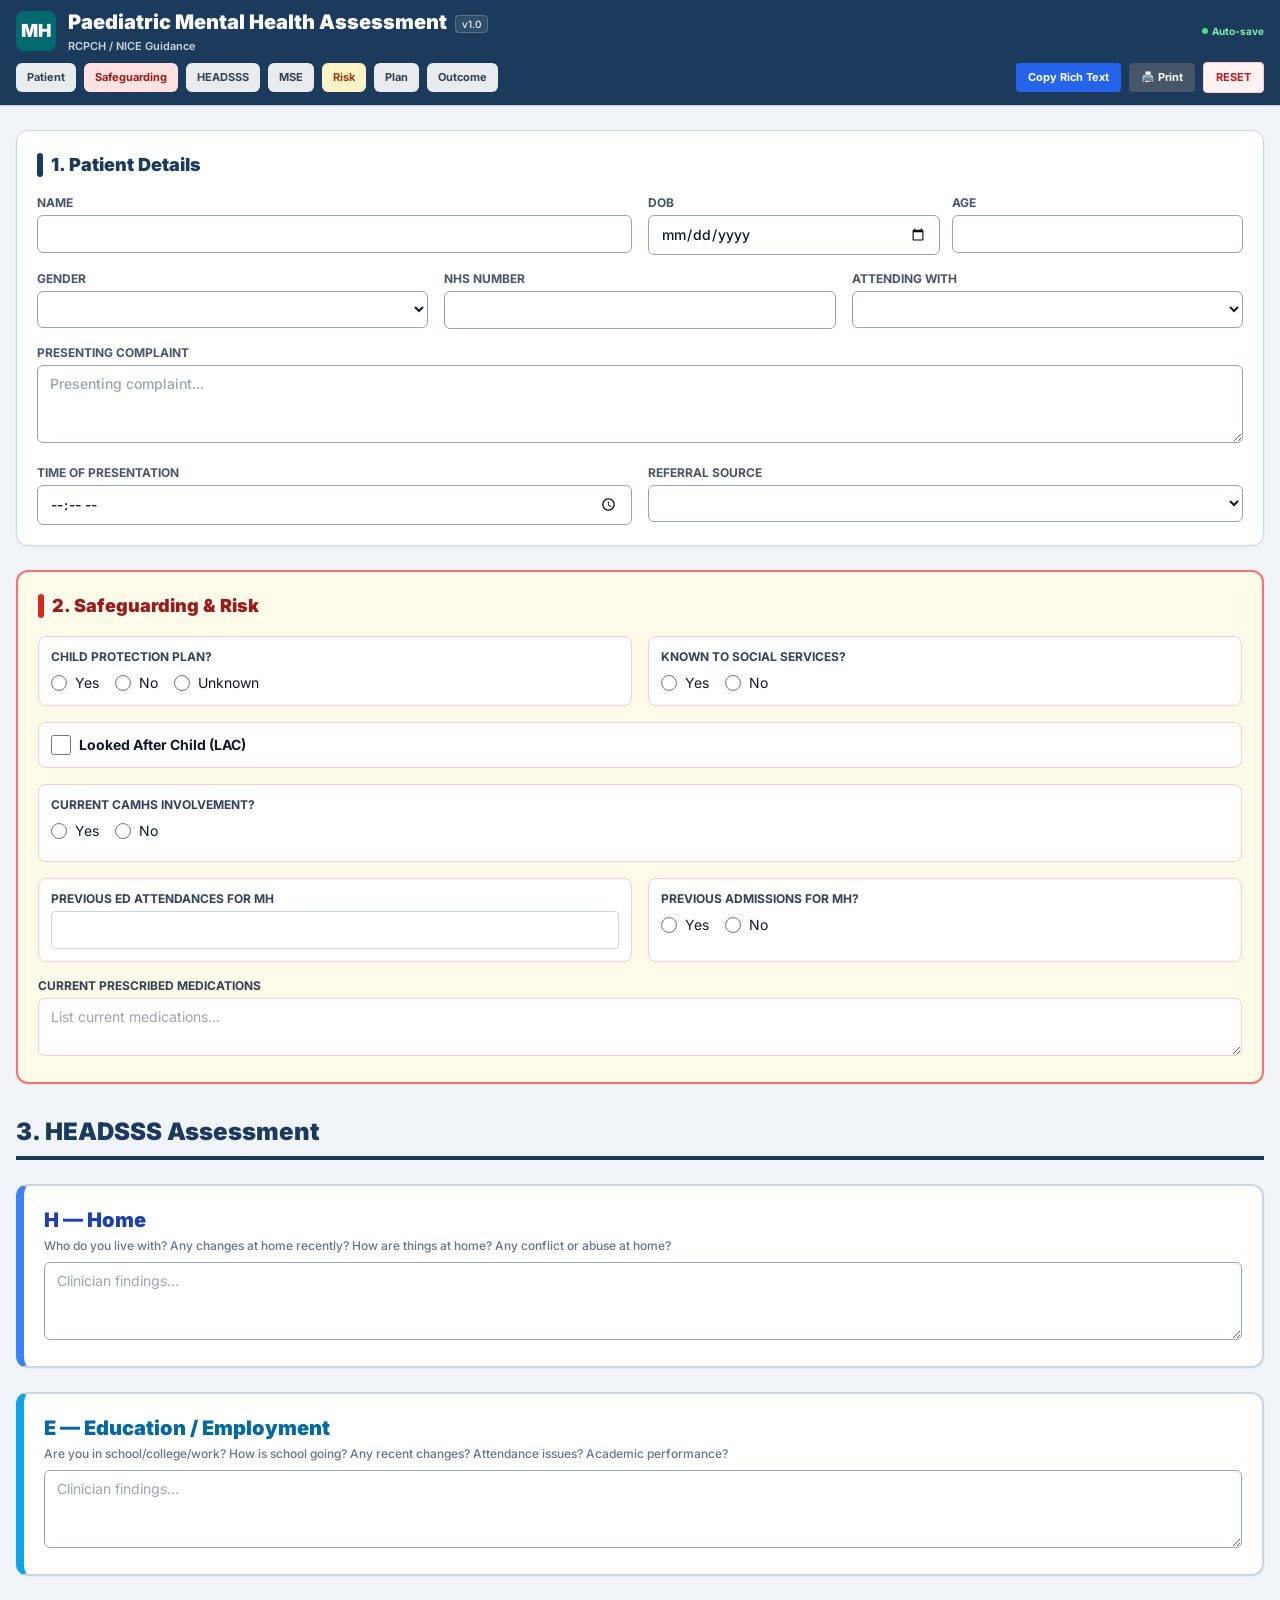
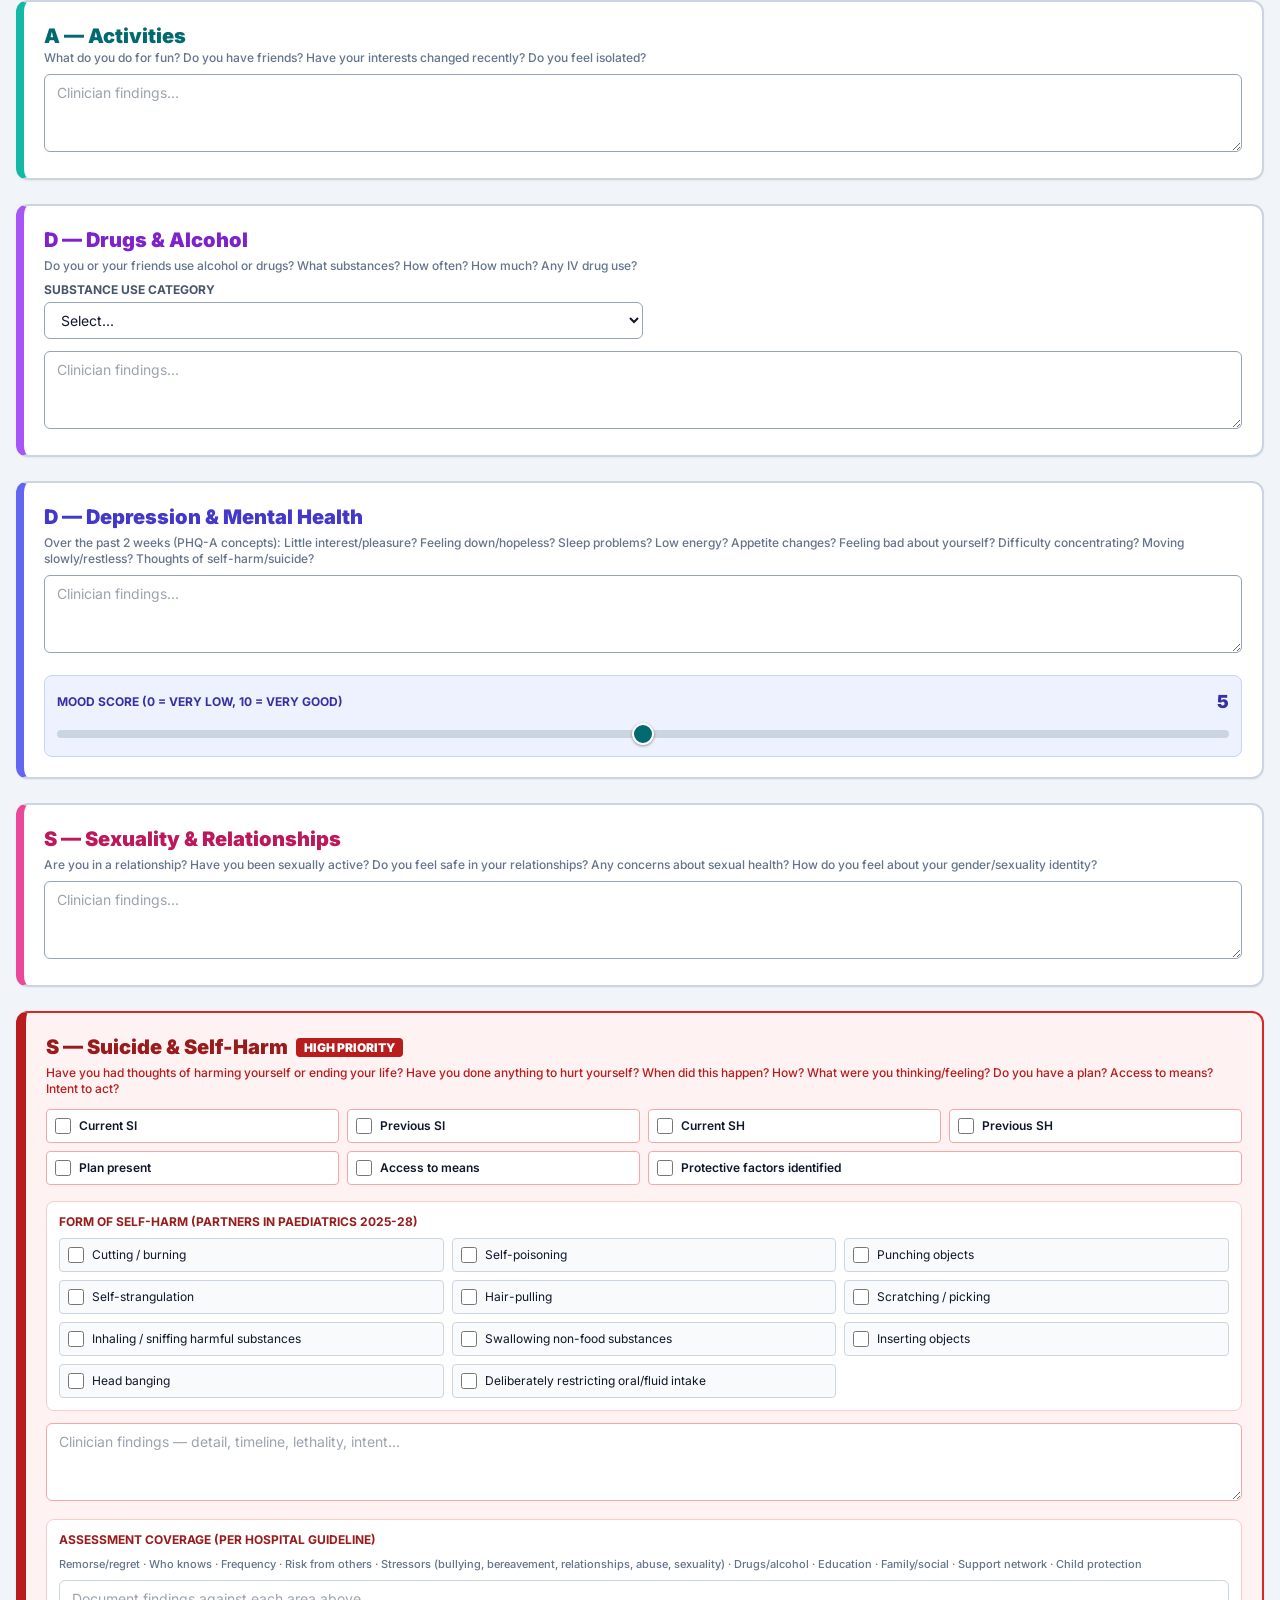
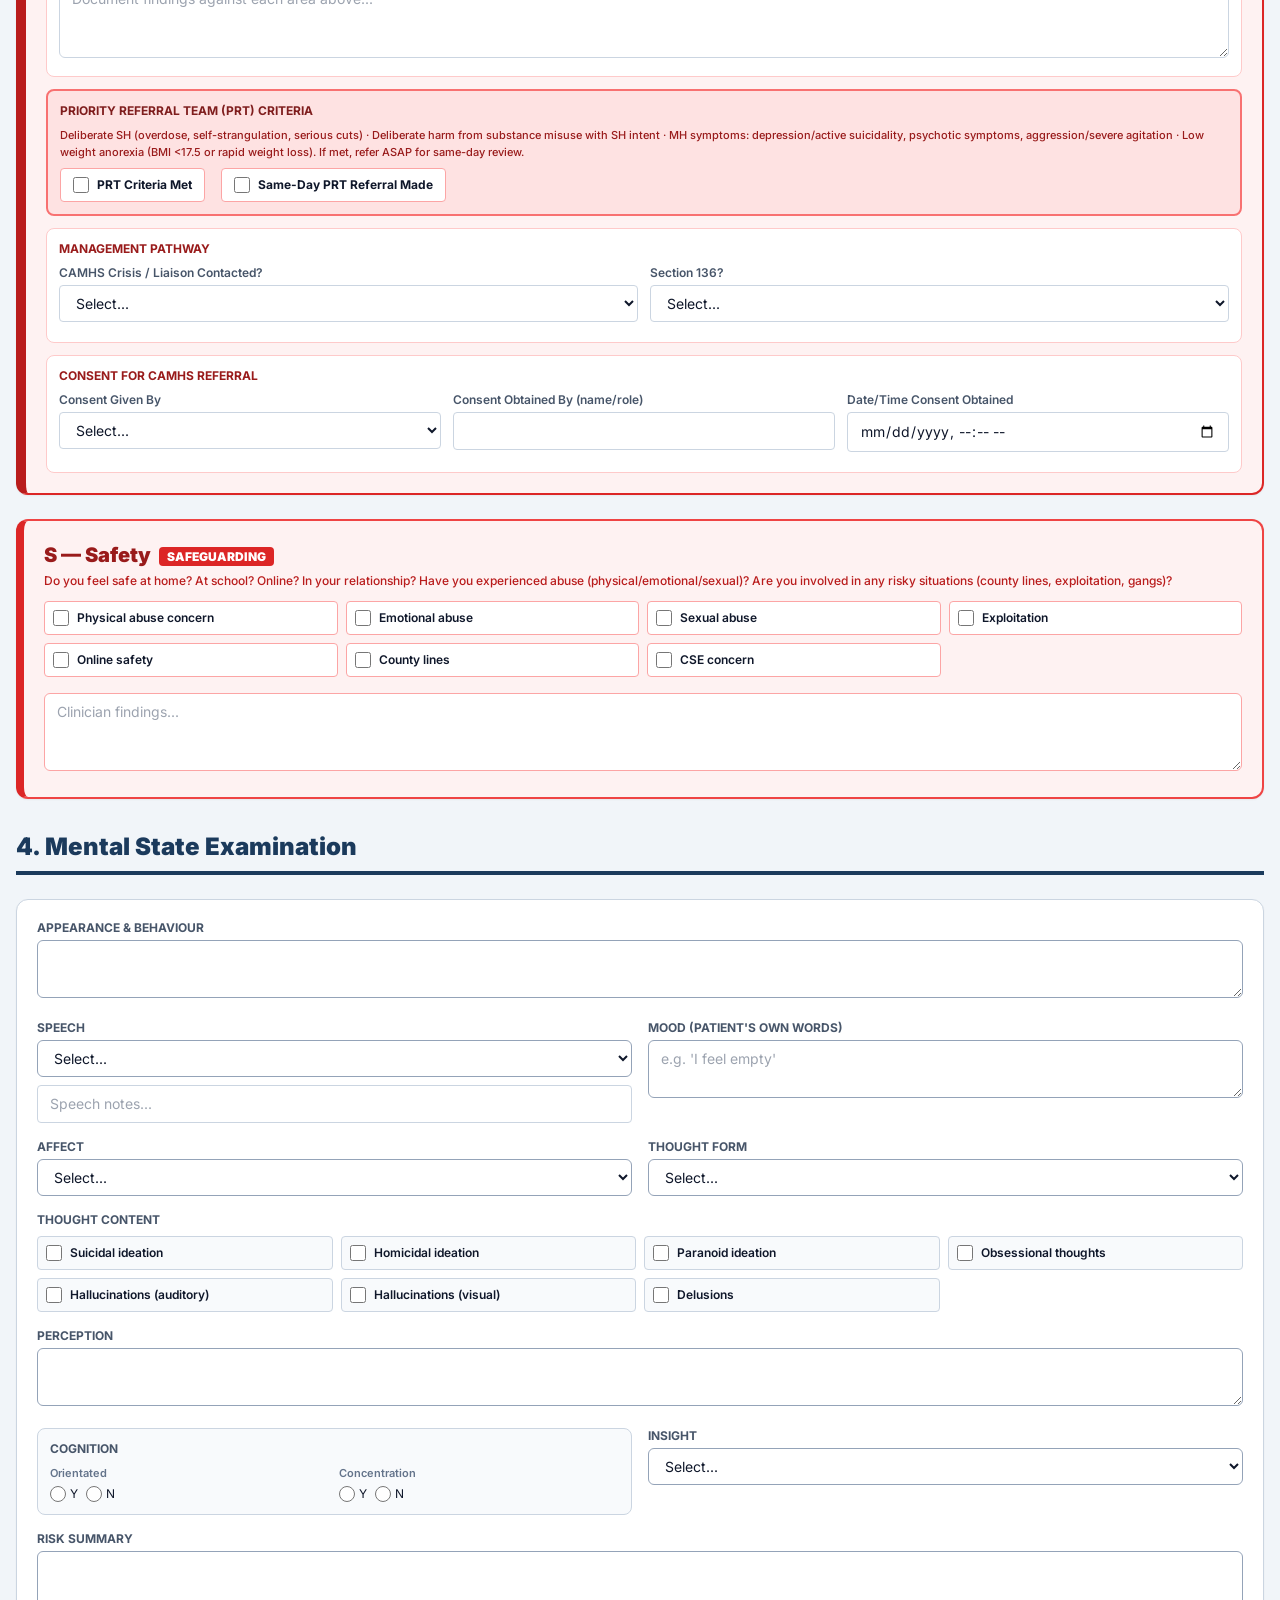
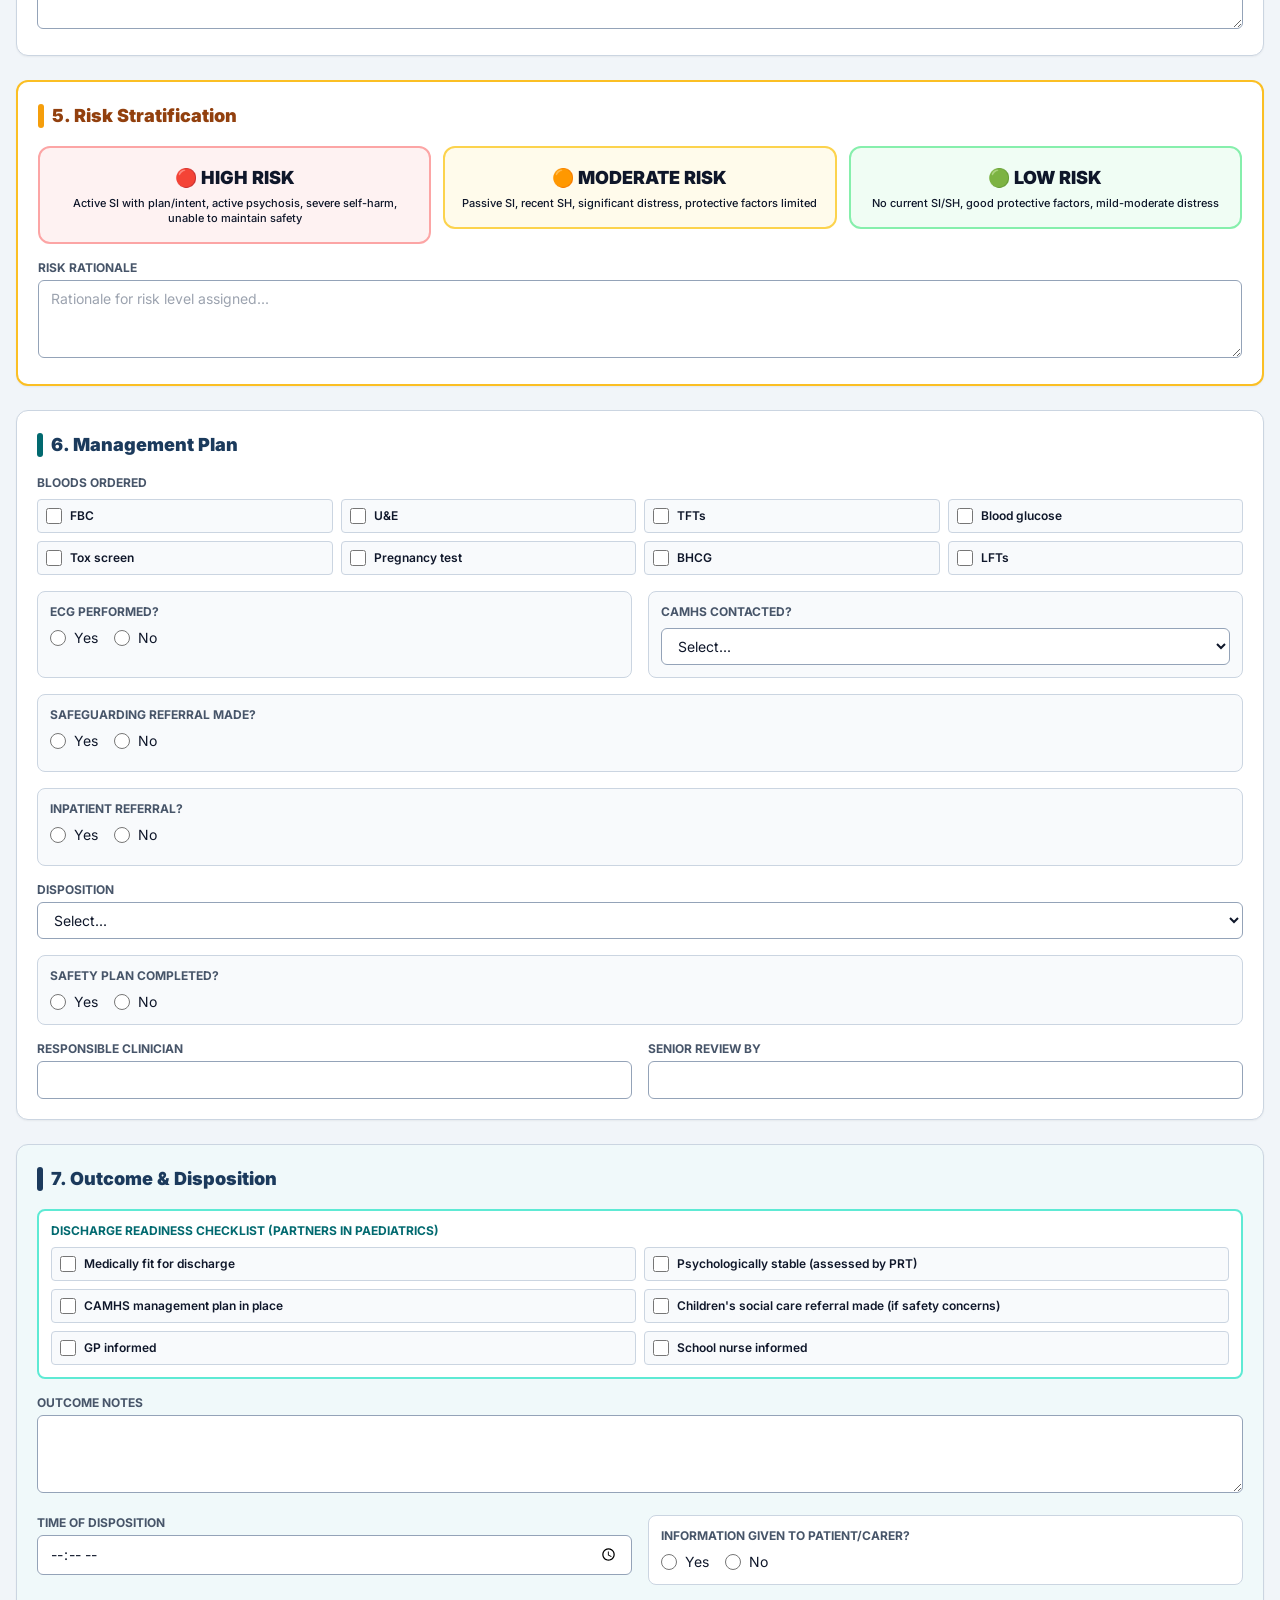
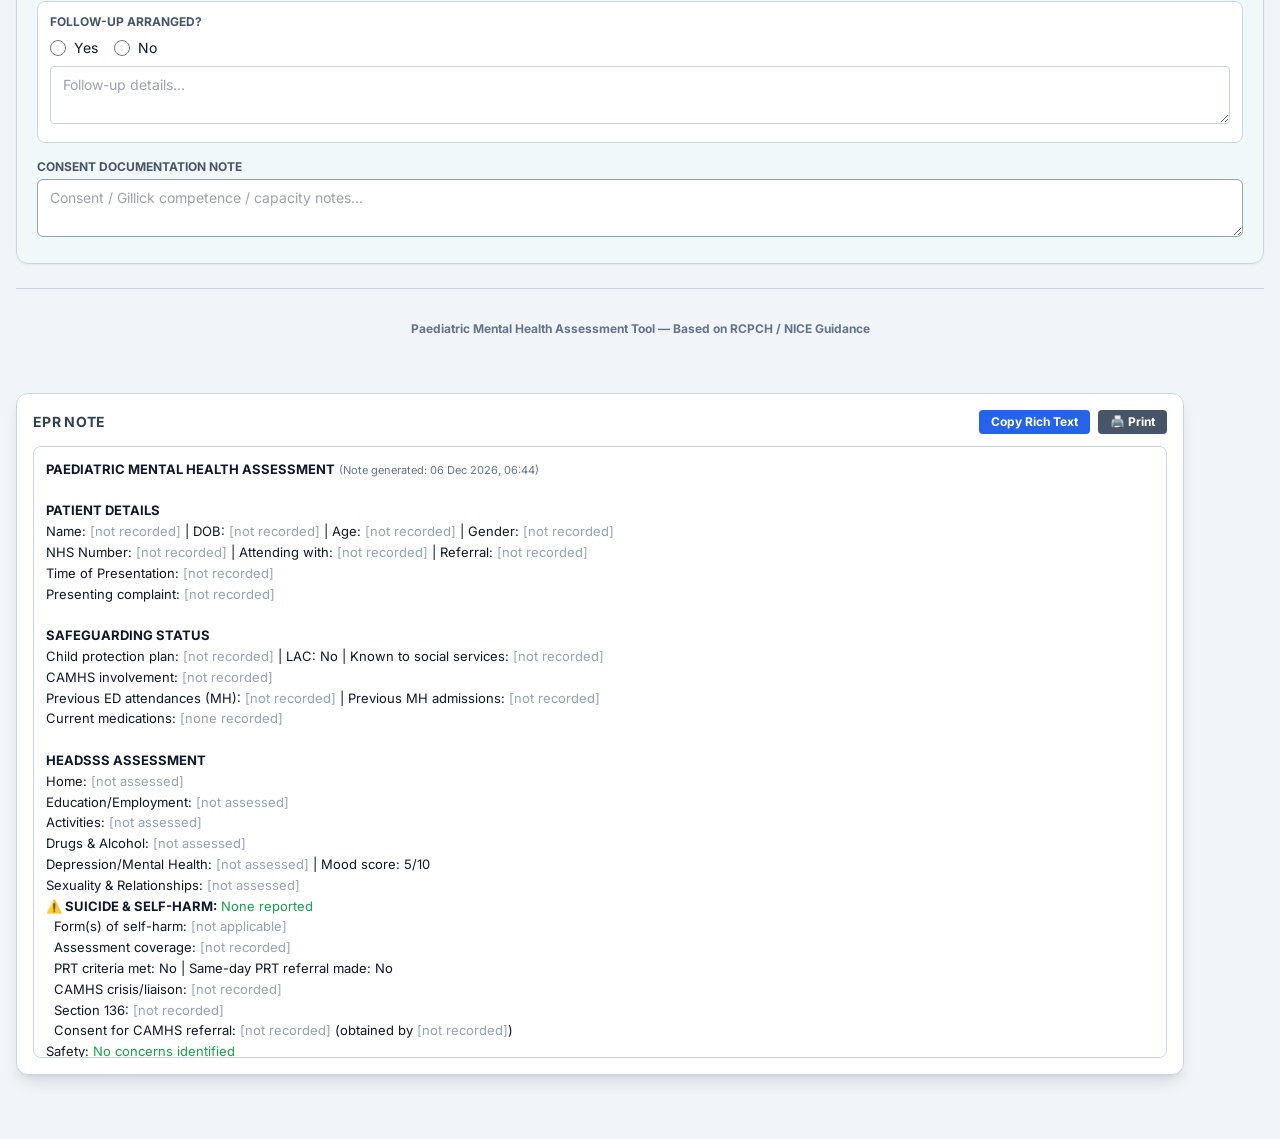
==== paed-mh-standalone.html @ 4f1b719e "feat: add self-contained standalone file for SharePoint (pre-populated EPR note template)" ====
<!DOCTYPE html>
<html lang="en-GB">
<head>
    <meta charset="UTF-8">
    <meta name="viewport" content="width=device-width, initial-scale=1.0">
    <title>Paediatric Mental Health Assessment Tool</title>
    
    
    <style>
        * { font-family: 'Inter', sans-serif; }

        .nav-link {
            font-size: 11px;
            font-weight: 700;
            padding: 5px 10px;
            border-radius: 6px;
            border: 1px solid transparent;
            white-space: nowrap;
            transition: all .15s;
            color: #334155;
        }
        .nav-link:hover { background:#e2e8f0; }

        .std-btn, .ph-btn, .drug-btn, .disp-btn, .access-btn {
            background:#fff; border-color:#cbd5e1; color:#334155;
            transition: all .12s;
        }
        .std-btn.active, .ph-btn.active, .drug-btn.active, .disp-btn.active, .access-btn.active {
            background:#01696F; border-color:#01696F; color:#fff;
        }

        .time-btn {
            font-size: 11px; font-weight: 700; padding: 6px 10px; border-radius: 6px;
            border: 1px solid #cbd5e1; background: #f1f5f9; color: #334155; margin-left: 4px;
        }
        .time-btn.recorded { background:#01696F; color:#fff; border-color:#01696F; }

        .rich-output {
            font-size: 13px;
            line-height: 1.6;
            min-height: 12rem;
            max-height: 68vh;
            overflow-y: auto;
            padding: 12px;
            border: 1px solid #cbd5e1;
            border-radius: 8px;
            background: #fff;
        }
        .rich-output:focus { outline: none; }

        .toggle-radio { position:absolute; opacity:0; pointer-events:none; }

        .risk-radio-card { transition: all .15s; }
        .risk-radio-card input:checked + div { box-shadow: 0 0 0 3px rgba(0,0,0,0.08) inset; transform: scale(1.02); }

        input[type="range"].mood-slider { -webkit-appearance:none; height:8px; border-radius:5px; background:#cbd5e1; }
        input[type="range"].mood-slider::-webkit-slider-thumb { -webkit-appearance:none; width:22px; height:22px; border-radius:50%; background:#01696F; cursor:pointer; border:2px solid #fff; box-shadow:0 1px 3px rgba(0,0,0,.4); }

        @media print {
            nav, header .flex.gap-2, #rightPanel, .no-print { display: none !important; }
            body { background: #fff !important; }
            .print-note { display: block !important; }
        }
        .print-note { display: none; }
    </style>
<style>
/* ── SharePoint-safe two-column layout ───────────────────── */
.app-grid {
    display: grid;
    grid-template-columns: 1fr 320px;
    gap: 1.25rem;
    align-items: start;
}
.app-main-col {
    min-width: 0;
}
.app-epr-col {
    position: sticky;
    top: 72px;
    max-height: calc(100vh - 82px);
    overflow-y: auto;
}
@media print {
    .app-epr-col { display: none !important; }
    .app-grid { display: block !important; }
}
</style>
<style>
/* ── SharePoint-safe two-column layout ───────────────────── */
.app-grid {
    display: grid;
    grid-template-columns: 1fr 320px;
    gap: 1.25rem;
    align-items: start;
}
.app-main-col {
    min-width: 0;
}
.app-epr-col {
    position: sticky;
    top: 72px;
    max-height: calc(100vh - 82px);
    overflow-y: auto;
}
@media print {
    .app-epr-col { display: none !important; }
    .app-grid { display: block !important; }
}
</style>
<style>
@font-face{font-family:'Inter';font-weight:400 900;font-display:swap;src:url('[data-uri]') format('woff2');unicode-range:U+0100-02BA,U+1D00-1DBF,U+1E00-1E9F,U+2020,U+20A0-20AB,U+20AD-20C0,U+2113,U+2C60-2C7F,U+A720-A7FF;}
@font-face{font-family:'Inter';font-weight:400 900;font-display:swap;src:url('[data-uri]') format('woff2');unicode-range:U+0000-00FF,U+0131,U+0152-0153,U+02BB-02BC,U+02C6,U+02DA,U+02DC,U+2000-206F,U+20AC,U+2122,U+2191,U+2193,U+2212,U+2215,U+FEFF,U+FFFD;}
*,:after,:before{--tw-border-spacing-x:0;--tw-border-spacing-y:0;--tw-translate-x:0;--tw-translate-y:0;--tw-rotate:0;--tw-skew-x:0;--tw-skew-y:0;--tw-scale-x:1;--tw-scale-y:1;--tw-pan-x: ;--tw-pan-y: ;--tw-pinch-zoom: ;--tw-scroll-snap-strictness:proximity;--tw-gradient-from-position: ;--tw-gradient-via-position: ;--tw-gradient-to-position: ;--tw-ordinal: ;--tw-slashed-zero: ;--tw-numeric-figure: ;--tw-numeric-spacing: ;--tw-numeric-fraction: ;--tw-ring-inset: ;--tw-ring-offset-width:0px;--tw-ring-offset-color:#fff;--tw-ring-color:rgba(59,130,246,.5);--tw-ring-offset-shadow:0 0 #0000;--tw-ring-shadow:0 0 #0000;--tw-shadow:0 0 #0000;--tw-shadow-colored:0 0 #0000;--tw-blur: ;--tw-brightness: ;--tw-contrast: ;--tw-grayscale: ;--tw-hue-rotate: ;--tw-invert: ;--tw-saturate: ;--tw-sepia: ;--tw-drop-shadow: ;--tw-backdrop-blur: ;--tw-backdrop-brightness: ;--tw-backdrop-contrast: ;--tw-backdrop-grayscale: ;--tw-backdrop-hue-rotate: ;--tw-backdrop-invert: ;--tw-backdrop-opacity: ;--tw-backdrop-saturate: ;--tw-backdrop-sepia: ;--tw-contain-size: ;--tw-contain-layout: ;--tw-contain-paint: ;--tw-contain-style: }::backdrop{--tw-border-spacing-x:0;--tw-border-spacing-y:0;--tw-translate-x:0;--tw-translate-y:0;--tw-rotate:0;--tw-skew-x:0;--tw-skew-y:0;--tw-scale-x:1;--tw-scale-y:1;--tw-pan-x: ;--tw-pan-y: ;--tw-pinch-zoom: ;--tw-scroll-snap-strictness:proximity;--tw-gradient-from-position: ;--tw-gradient-via-position: ;--tw-gradient-to-position: ;--tw-ordinal: ;--tw-slashed-zero: ;--tw-numeric-figure: ;--tw-numeric-spacing: ;--tw-numeric-fraction: ;--tw-ring-inset: ;--tw-ring-offset-width:0px;--tw-ring-offset-color:#fff;--tw-ring-color:rgba(59,130,246,.5);--tw-ring-offset-shadow:0 0 #0000;--tw-ring-shadow:0 0 #0000;--tw-shadow:0 0 #0000;--tw-shadow-colored:0 0 #0000;--tw-blur: ;--tw-brightness: ;--tw-contrast: ;--tw-grayscale: ;--tw-hue-rotate: ;--tw-invert: ;--tw-saturate: ;--tw-sepia: ;--tw-drop-shadow: ;--tw-backdrop-blur: ;--tw-backdrop-brightness: ;--tw-backdrop-contrast: ;--tw-backdrop-grayscale: ;--tw-backdrop-hue-rotate: ;--tw-backdrop-invert: ;--tw-backdrop-opacity: ;--tw-backdrop-saturate: ;--tw-backdrop-sepia: ;--tw-contain-size: ;--tw-contain-layout: ;--tw-contain-paint: ;--tw-contain-style: }/*! tailwindcss v3.4.19 | MIT License | https://tailwindcss.com*/*,:after,:before{box-sizing:border-box;border:0 solid #e5e7eb}:after,:before{--tw-content:""}:host,html{line-height:1.5;-webkit-text-size-adjust:100%;-moz-tab-size:4;-o-tab-size:4;tab-size:4;font-family:ui-sans-serif,system-ui,sans-serif,Apple Color Emoji,Segoe UI Emoji,Segoe UI Symbol,Noto Color Emoji;font-feature-settings:normal;font-variation-settings:normal;-webkit-tap-highlight-color:transparent}body{margin:0;line-height:inherit}hr{height:0;color:inherit;border-top-width:1px}abbr:where([title]){-webkit-text-decoration:underline dotted;text-decoration:underline dotted}h1,h2,h3,h4,h5,h6{font-size:inherit;font-weight:inherit}a{color:inherit;text-decoration:inherit}b,strong{font-weight:bolder}code,kbd,pre,samp{font-family:ui-monospace,SFMono-Regular,Menlo,Monaco,Consolas,Liberation Mono,Courier New,monospace;font-feature-settings:normal;font-variation-settings:normal;font-size:1em}small{font-size:80%}sub,sup{font-size:75%;line-height:0;position:relative;vertical-align:baseline}sub{bottom:-.25em}sup{top:-.5em}table{text-indent:0;border-color:inherit;border-collapse:collapse}button,input,optgroup,select,textarea{font-family:inherit;font-feature-settings:inherit;font-variation-settings:inherit;font-size:100%;font-weight:inherit;line-height:inherit;letter-spacing:inherit;color:inherit;margin:0;padding:0}button,select{text-transform:none}button,input:where([type=button]),input:where([type=reset]),input:where([type=submit]){-webkit-appearance:button;background-color:transparent;background-image:none}:-moz-focusring{outline:auto}:-moz-ui-invalid{box-shadow:none}progress{vertical-align:baseline}::-webkit-inner-spin-button,::-webkit-outer-spin-button{height:auto}[type=search]{-webkit-appearance:textfield;outline-offset:-2px}::-webkit-search-decoration{-webkit-appearance:none}::-webkit-file-upload-button{-webkit-appearance:button;font:inherit}summary{display:list-item}blockquote,dd,dl,figure,h1,h2,h3,h4,h5,h6,hr,p,pre{margin:0}fieldset{margin:0}fieldset,legend{padding:0}menu,ol,ul{list-style:none;margin:0;padding:0}dialog{padding:0}textarea{resize:vertical}input::-moz-placeholder,textarea::-moz-placeholder{opacity:1;color:#9ca3af}input::placeholder,textarea::placeholder{opacity:1;color:#9ca3af}[role=button],button{cursor:pointer}:disabled{cursor:default}audio,canvas,embed,iframe,img,object,svg,video{display:block;vertical-align:middle}img,video{max-width:100%;height:auto}[hidden]:where(:not([hidden=until-found])){display:none}.container{width:100%}@media (min-width:640px){.container{max-width:640px}}@media (min-width:768px){.container{max-width:768px}}@media (min-width:1024px){.container{max-width:1024px}}@media (min-width:1280px){.container{max-width:1280px}}@media (min-width:1536px){.container{max-width:1536px}}.sr-only{position:absolute;width:1px;height:1px;padding:0;margin:-1px;overflow:hidden;clip:rect(0,0,0,0);white-space:nowrap;border-width:0}.relative{position:relative}.sticky{position:sticky}.top-0{top:0}.top-28{top:7rem}.z-50{z-index:50}.col-span-2{grid-column:span 2/span 2}.mx-auto{margin-left:auto;margin-right:auto}.mb-1{margin-bottom:.25rem}.mb-2{margin-bottom:.5rem}.mb-3{margin-bottom:.75rem}.mb-4{margin-bottom:1rem}.ml-1{margin-left:.25rem}.mr-2{margin-right:.5rem}.mr-3{margin-right:.75rem}.mt-2{margin-top:.5rem}.mt-8{margin-top:2rem}.block{display:block}.flex{display:flex}.grid{display:grid}.hidden{display:none}.h-1\.5{height:.375rem}.h-10{height:2.5rem}.h-4{height:1rem}.h-5{height:1.25rem}.h-6{height:1.5rem}.w-1\.5{width:.375rem}.w-10{width:2.5rem}.w-4{width:1rem}.w-5{width:1.25rem}.w-full{width:100%}.flex-1{flex:1 1 0%}.transform{transform:translate(var(--tw-translate-x),var(--tw-translate-y)) rotate(var(--tw-rotate)) skewX(var(--tw-skew-x)) skewY(var(--tw-skew-y)) scaleX(var(--tw-scale-x)) scaleY(var(--tw-scale-y))}@keyframes pulse{50%{opacity:.5}}.animate-pulse{animation:pulse 2s cubic-bezier(.4,0,.6,1) infinite}.cursor-pointer{cursor:pointer}.grid-cols-1{grid-template-columns:repeat(1,minmax(0,1fr))}.grid-cols-2{grid-template-columns:repeat(2,minmax(0,1fr))}.flex-col{flex-direction:column}.flex-wrap{flex-wrap:wrap}.items-center{align-items:center}.justify-center{justify-content:center}.justify-between{justify-content:space-between}.gap-1{gap:.25rem}.gap-1\.5{gap:.375rem}.gap-2{gap:.5rem}.gap-3{gap:.75rem}.gap-4{gap:1rem}.space-x-1>:not([hidden])~:not([hidden]){--tw-space-x-reverse:0;margin-right:calc(.25rem*var(--tw-space-x-reverse));margin-left:calc(.25rem*(1 - var(--tw-space-x-reverse)))}.space-x-2>:not([hidden])~:not([hidden]){--tw-space-x-reverse:0;margin-right:calc(.5rem*var(--tw-space-x-reverse));margin-left:calc(.5rem*(1 - var(--tw-space-x-reverse)))}.space-y-6>:not([hidden])~:not([hidden]){--tw-space-y-reverse:0;margin-top:calc(1.5rem*(1 - var(--tw-space-y-reverse)));margin-bottom:calc(1.5rem*var(--tw-space-y-reverse))}.rounded{border-radius:.25rem}.rounded-full{border-radius:9999px}.rounded-lg{border-radius:.5rem}.rounded-md{border-radius:.375rem}.rounded-xl{border-radius:.75rem}.border{border-width:1px}.border-2{border-width:2px}.border-b{border-bottom-width:1px}.border-b-4{border-bottom-width:4px}.border-l-\[10px\]{border-left-width:10px}.border-l-\[8px\]{border-left-width:8px}.border-t{border-top-width:1px}.border-amber-300{--tw-border-opacity:1;border-color:rgb(252 211 77/var(--tw-border-opacity,1))}.border-amber-400{--tw-border-opacity:1;border-color:rgb(251 191 36/var(--tw-border-opacity,1))}.border-gray-400{--tw-border-opacity:1;border-color:rgb(156 163 175/var(--tw-border-opacity,1))}.border-green-300{--tw-border-opacity:1;border-color:rgb(134 239 172/var(--tw-border-opacity,1))}.border-indigo-200{--tw-border-opacity:1;border-color:rgb(199 210 254/var(--tw-border-opacity,1))}.border-red-100{--tw-border-opacity:1;border-color:rgb(254 226 226/var(--tw-border-opacity,1))}.border-red-200{--tw-border-opacity:1;border-color:rgb(254 202 202/var(--tw-border-opacity,1))}.border-red-300{--tw-border-opacity:1;border-color:rgb(252 165 165/var(--tw-border-opacity,1))}.border-red-400{--tw-border-opacity:1;border-color:rgb(248 113 113/var(--tw-border-opacity,1))}.border-red-500{--tw-border-opacity:1;border-color:rgb(239 68 68/var(--tw-border-opacity,1))}.border-red-600{--tw-border-opacity:1;border-color:rgb(220 38 38/var(--tw-border-opacity,1))}.border-slate-300{--tw-border-opacity:1;border-color:rgb(203 213 225/var(--tw-border-opacity,1))}.border-slate-400{--tw-border-opacity:1;border-color:rgb(148 163 184/var(--tw-border-opacity,1))}.border-teal-300{--tw-border-opacity:1;border-color:rgb(94 234 212/var(--tw-border-opacity,1))}.border-white\/20{border-color:hsla(0,0%,100%,.2)}.border-l-blue-500{--tw-border-opacity:1;border-left-color:rgb(59 130 246/var(--tw-border-opacity,1))}.border-l-indigo-500{--tw-border-opacity:1;border-left-color:rgb(99 102 241/var(--tw-border-opacity,1))}.border-l-pink-500{--tw-border-opacity:1;border-left-color:rgb(236 72 153/var(--tw-border-opacity,1))}.border-l-purple-500{--tw-border-opacity:1;border-left-color:rgb(168 85 247/var(--tw-border-opacity,1))}.border-l-red-600{--tw-border-opacity:1;border-left-color:rgb(220 38 38/var(--tw-border-opacity,1))}.border-l-red-700{--tw-border-opacity:1;border-left-color:rgb(185 28 28/var(--tw-border-opacity,1))}.border-l-sky-500{--tw-border-opacity:1;border-left-color:rgb(14 165 233/var(--tw-border-opacity,1))}.border-l-teal-500{--tw-border-opacity:1;border-left-color:rgb(20 184 166/var(--tw-border-opacity,1))}.bg-amber-100{--tw-bg-opacity:1;background-color:rgb(254 243 199/var(--tw-bg-opacity,1))}.bg-amber-50{--tw-bg-opacity:1;background-color:rgb(255 251 235/var(--tw-bg-opacity,1))}.bg-amber-500{--tw-bg-opacity:1;background-color:rgb(245 158 11/var(--tw-bg-opacity,1))}.bg-blue-600{--tw-bg-opacity:1;background-color:rgb(37 99 235/var(--tw-bg-opacity,1))}.bg-green-400{--tw-bg-opacity:1;background-color:rgb(74 222 128/var(--tw-bg-opacity,1))}.bg-green-50{--tw-bg-opacity:1;background-color:rgb(240 253 244/var(--tw-bg-opacity,1))}.bg-indigo-50{--tw-bg-opacity:1;background-color:rgb(238 242 255/var(--tw-bg-opacity,1))}.bg-red-100{--tw-bg-opacity:1;background-color:rgb(254 226 226/var(--tw-bg-opacity,1))}.bg-red-50{--tw-bg-opacity:1;background-color:rgb(254 242 242/var(--tw-bg-opacity,1))}.bg-red-600{--tw-bg-opacity:1;background-color:rgb(220 38 38/var(--tw-bg-opacity,1))}.bg-red-700{--tw-bg-opacity:1;background-color:rgb(185 28 28/var(--tw-bg-opacity,1))}.bg-slate-100{--tw-bg-opacity:1;background-color:rgb(241 245 249/var(--tw-bg-opacity,1))}.bg-slate-50{--tw-bg-opacity:1;background-color:rgb(248 250 252/var(--tw-bg-opacity,1))}.bg-slate-600{--tw-bg-opacity:1;background-color:rgb(71 85 105/var(--tw-bg-opacity,1))}.bg-white{--tw-bg-opacity:1;background-color:rgb(255 255 255/var(--tw-bg-opacity,1))}.bg-white\/10{background-color:hsla(0,0%,100%,.1)}.bg-white\/90{background-color:hsla(0,0%,100%,.9)}.p-2{padding:.5rem}.p-3{padding:.75rem}.p-4{padding:1rem}.p-5{padding:1.25rem}.px-1\.5{padding-left:.375rem;padding-right:.375rem}.px-2{padding-left:.5rem;padding-right:.5rem}.px-3{padding-left:.75rem;padding-right:.75rem}.px-4{padding-left:1rem;padding-right:1rem}.py-0\.5{padding-top:.125rem;padding-bottom:.125rem}.py-1{padding-top:.25rem;padding-bottom:.25rem}.py-1\.5{padding-top:.375rem;padding-bottom:.375rem}.py-2{padding-top:.5rem;padding-bottom:.5rem}.py-6{padding-top:1.5rem;padding-bottom:1.5rem}.py-8{padding-top:2rem;padding-bottom:2rem}.pb-1{padding-bottom:.25rem}.pb-10{padding-bottom:2.5rem}.pb-2{padding-bottom:.5rem}.pt-2{padding-top:.5rem}.text-center{text-align:center}.align-middle{vertical-align:middle}.text-2xl{font-size:1.5rem;line-height:2rem}.text-\[10px\]{font-size:10px}.text-\[11px\]{font-size:11px}.text-lg{font-size:1.125rem;line-height:1.75rem}.text-sm{font-size:.875rem;line-height:1.25rem}.text-xl{font-size:1.25rem;line-height:1.75rem}.text-xs{font-size:.75rem;line-height:1rem}.font-black{font-weight:900}.font-bold{font-weight:700}.font-medium{font-weight:500}.font-semibold{font-weight:600}.uppercase{text-transform:uppercase}.leading-snug{line-height:1.375}.leading-tight{line-height:1.25}.tracking-wide{letter-spacing:.025em}.text-amber-800{--tw-text-opacity:1;color:rgb(146 64 14/var(--tw-text-opacity,1))}.text-blue-800{--tw-text-opacity:1;color:rgb(30 64 175/var(--tw-text-opacity,1))}.text-green-300{--tw-text-opacity:1;color:rgb(134 239 172/var(--tw-text-opacity,1))}.text-green-600{--tw-text-opacity:1;color:rgb(22 163 74/var(--tw-text-opacity,1))}.text-indigo-700{--tw-text-opacity:1;color:rgb(67 56 202/var(--tw-text-opacity,1))}.text-indigo-800{--tw-text-opacity:1;color:rgb(55 48 163/var(--tw-text-opacity,1))}.text-pink-700{--tw-text-opacity:1;color:rgb(190 24 93/var(--tw-text-opacity,1))}.text-purple-700{--tw-text-opacity:1;color:rgb(126 34 206/var(--tw-text-opacity,1))}.text-red-600{--tw-text-opacity:1;color:rgb(220 38 38/var(--tw-text-opacity,1))}.text-red-700{--tw-text-opacity:1;color:rgb(185 28 28/var(--tw-text-opacity,1))}.text-red-800{--tw-text-opacity:1;color:rgb(153 27 27/var(--tw-text-opacity,1))}.text-red-900{--tw-text-opacity:1;color:rgb(127 29 29/var(--tw-text-opacity,1))}.text-sky-700{--tw-text-opacity:1;color:rgb(3 105 161/var(--tw-text-opacity,1))}.text-slate-100{--tw-text-opacity:1;color:rgb(241 245 249/var(--tw-text-opacity,1))}.text-slate-300{--tw-text-opacity:1;color:rgb(203 213 225/var(--tw-text-opacity,1))}.text-slate-500{--tw-text-opacity:1;color:rgb(100 116 139/var(--tw-text-opacity,1))}.text-slate-600{--tw-text-opacity:1;color:rgb(71 85 105/var(--tw-text-opacity,1))}.text-slate-700{--tw-text-opacity:1;color:rgb(51 65 85/var(--tw-text-opacity,1))}.text-slate-900{--tw-text-opacity:1;color:rgb(15 23 42/var(--tw-text-opacity,1))}.text-teal-600{--tw-text-opacity:1;color:rgb(13 148 136/var(--tw-text-opacity,1))}.text-white{--tw-text-opacity:1;color:rgb(255 255 255/var(--tw-text-opacity,1))}.antialiased{-webkit-font-smoothing:antialiased;-moz-osx-font-smoothing:grayscale}.shadow-lg{--tw-shadow:0 10px 15px -3px rgba(0,0,0,.1),0 4px 6px -4px rgba(0,0,0,.1);--tw-shadow-colored:0 10px 15px -3px var(--tw-shadow-color),0 4px 6px -4px var(--tw-shadow-color)}.shadow-lg,.shadow-sm{box-shadow:var(--tw-ring-offset-shadow,0 0 #0000),var(--tw-ring-shadow,0 0 #0000),var(--tw-shadow)}.shadow-sm{--tw-shadow:0 1px 2px 0 rgba(0,0,0,.05);--tw-shadow-colored:0 1px 2px 0 var(--tw-shadow-color)}.outline{outline-style:solid}.ring-teal-500{--tw-ring-opacity:1;--tw-ring-color:rgb(20 184 166/var(--tw-ring-opacity,1))}.ring-offset-2{--tw-ring-offset-width:2px}.filter{filter:var(--tw-blur) var(--tw-brightness) var(--tw-contrast) var(--tw-grayscale) var(--tw-hue-rotate) var(--tw-invert) var(--tw-saturate) var(--tw-sepia) var(--tw-drop-shadow)}.transition{transition-property:color,background-color,border-color,text-decoration-color,fill,stroke,opacity,box-shadow,transform,filter,-webkit-backdrop-filter;transition-property:color,background-color,border-color,text-decoration-color,fill,stroke,opacity,box-shadow,transform,filter,backdrop-filter;transition-property:color,background-color,border-color,text-decoration-color,fill,stroke,opacity,box-shadow,transform,filter,backdrop-filter,-webkit-backdrop-filter;transition-timing-function:cubic-bezier(.4,0,.2,1);transition-duration:.15s}.hover\:bg-red-100:hover{--tw-bg-opacity:1;background-color:rgb(254 226 226/var(--tw-bg-opacity,1))}.hover\:bg-slate-700:hover{--tw-bg-opacity:1;background-color:rgb(51 65 85/var(--tw-bg-opacity,1))}.hover\:opacity-90:hover{opacity:.9}.focus\:ring-2:focus{--tw-ring-offset-shadow:var(--tw-ring-inset) 0 0 0 var(--tw-ring-offset-width) var(--tw-ring-offset-color);--tw-ring-shadow:var(--tw-ring-inset) 0 0 0 calc(2px + var(--tw-ring-offset-width)) var(--tw-ring-color);box-shadow:var(--tw-ring-offset-shadow),var(--tw-ring-shadow),var(--tw-shadow,0 0 #0000)}.focus\:ring-red-500:focus{--tw-ring-opacity:1;--tw-ring-color:rgb(239 68 68/var(--tw-ring-opacity,1))}.peer:checked~.peer-checked\:border-amber-600{--tw-border-opacity:1;border-color:rgb(217 119 6/var(--tw-border-opacity,1))}.peer:checked~.peer-checked\:border-green-700{--tw-border-opacity:1;border-color:rgb(21 128 61/var(--tw-border-opacity,1))}.peer:checked~.peer-checked\:border-red-700{--tw-border-opacity:1;border-color:rgb(185 28 28/var(--tw-border-opacity,1))}.peer:checked~.peer-checked\:bg-amber-500{--tw-bg-opacity:1;background-color:rgb(245 158 11/var(--tw-bg-opacity,1))}.peer:checked~.peer-checked\:bg-green-600{--tw-bg-opacity:1;background-color:rgb(22 163 74/var(--tw-bg-opacity,1))}.peer:checked~.peer-checked\:bg-red-600{--tw-bg-opacity:1;background-color:rgb(220 38 38/var(--tw-bg-opacity,1))}.peer:checked~.peer-checked\:text-white{--tw-text-opacity:1;color:rgb(255 255 255/var(--tw-text-opacity,1))}@media (min-width:768px){.md\:w-1\/2{width:50%}.md\:grid-cols-2{grid-template-columns:repeat(2,minmax(0,1fr))}.md\:grid-cols-3{grid-template-columns:repeat(3,minmax(0,1fr))}.md\:grid-cols-4{grid-template-columns:repeat(4,minmax(0,1fr))}.md\:gap-2{gap:.5rem}.md\:text-xl{font-size:1.25rem;line-height:1.75rem}}@media (min-width:1024px){.lg\:col-span-5{grid-column:span 5/span 5}.lg\:col-span-7{grid-column:span 7/span 7}}@media (min-width:1280px){.xl\:col-span-4{grid-column:span 4/span 4}.xl\:col-span-8{grid-column:span 8/span 8}}
</style>
</head>
<body class="bg-slate-100 text-slate-900 antialiased pb-10">

    <header class="shadow-sm sticky top-0 z-50 border-b border-slate-300" style="background:#1B3A5C;">
        <div class="container mx-auto px-4 py-2">
            <div class="flex justify-between items-center mb-2">
                <div class="flex items-center gap-3">
                    <div class="h-10 w-10 rounded-lg flex items-center justify-center font-black text-lg" style="background:#01696F; color:#fff;">MH</div>
                    <div>
                        <h1 class="text-lg md:text-xl font-black text-white leading-tight">
                            Paediatric Mental Health Assessment
                            <span class="text-[10px] font-medium text-slate-100 bg-white/10 px-1.5 py-0.5 rounded border border-white/20 align-middle ml-1">v1.0</span>
                        </h1>
                        <p class="text-[11px] text-slate-300 font-semibold">RCPCH / NICE Guidance</p>
                    </div>
                </div>
                <div class="flex items-center gap-2">
                    <p class="text-[10px] text-green-300 font-bold flex items-center gap-1" id="saveStatus">
                        <span class="w-1.5 h-1.5 rounded-full bg-green-400 animate-pulse"></span> Auto-save
                    </p>
                </div>
            </div>

            <nav class="flex flex-wrap items-center gap-1.5 md:gap-2 pb-1">
                <a href="#sec-patient" class="nav-link bg-white/90">Patient</a>
                <a href="#sec-safeguarding" class="nav-link bg-red-100 text-red-800">Safeguarding</a>
                <a href="#sec-headsss" class="nav-link bg-white/90">HEADSSS</a>
                <a href="#sec-mse" class="nav-link bg-white/90">MSE</a>
                <a href="#sec-risk" class="nav-link bg-amber-100 text-amber-800">Risk</a>
                <a href="#sec-plan" class="nav-link bg-white/90">Plan</a>
                <a href="#sec-outcome" class="nav-link bg-white/90">Outcome</a>
                <div class="flex-1"></div>
                <button id="copy-rich-text-btn" id="copyRichTextTop" onclick="copyRichText()" class="px-3 py-1.5 text-[11px] font-bold text-white rounded transition bg-blue-600">Copy Rich Text</button>
                <button id="printBtn" class="px-3 py-1.5 text-[11px] font-bold text-white bg-slate-600 hover:bg-slate-700 rounded transition">🖨️ Print</button>
                <button id="resetData" class="px-3 py-1.5 text-[11px] font-bold text-red-700 bg-red-50 hover:bg-red-100 border border-red-200 rounded transition">RESET</button>
            </nav>
        </div>
    </header>

    <main class="container mx-auto px-4 py-6">
        <div class="app-grid">

            <div class="lg:col-span-7 xl:col-span-8 flex flex-col space-y-6">

                <!-- SECTION 1: PATIENT DETAILS -->
                <section id="sec-patient" class="bg-white p-5 rounded-xl shadow-sm border border-slate-300">
                    <h2 class="text-lg font-black mb-4 flex items-center" style="color:#1B3A5C;">
                        <span class="w-1.5 h-6 mr-2 rounded-full" style="background:#1B3A5C;"></span>1. Patient Details
                    </h2>
                    <div class="grid grid-cols-1 md:grid-cols-2 gap-4 mb-4">
                        <div>
                            <label class="block text-xs font-bold text-slate-600 uppercase mb-1">Name</label>
                            <input type="text" id="p_name" class="w-full px-3 py-2 border border-slate-400 rounded-md text-sm font-medium">
                        </div>
                        <div class="grid grid-cols-2 gap-3">
                            <div>
                                <label class="block text-xs font-bold text-slate-600 uppercase mb-1">DOB</label>
                                <input type="date" id="p_dob" class="w-full px-3 py-2 border border-slate-400 rounded-md text-sm font-medium">
                            </div>
                            <div>
                                <label class="block text-xs font-bold text-slate-600 uppercase mb-1">Age</label>
                                <input type="number" id="p_age" class="w-full px-3 py-2 border border-slate-400 rounded-md text-sm font-medium">
                            </div>
                        </div>
                    </div>
                    <div class="grid grid-cols-1 md:grid-cols-3 gap-4 mb-4">
                        <div>
                            <label class="block text-xs font-bold text-slate-600 uppercase mb-1">Gender</label>
                            <select id="p_gender" class="w-full px-3 py-2 border border-slate-400 rounded-md text-sm font-medium bg-white">
                                <option value=""></option>
                                <option>Male</option>
                                <option>Female</option>
                                <option>Non-binary</option>
                                <option>Other</option>
                                <option>Prefer not to say</option>
                            </select>
                        </div>
                        <div>
                            <label class="block text-xs font-bold text-slate-600 uppercase mb-1">NHS Number</label>
                            <input type="text" id="p_nhs" class="w-full px-3 py-2 border border-slate-400 rounded-md text-sm font-medium">
                        </div>
                        <div>
                            <label class="block text-xs font-bold text-slate-600 uppercase mb-1">Attending With</label>
                            <select id="p_attending" class="w-full px-3 py-2 border border-slate-400 rounded-md text-sm font-medium bg-white">
                                <option value=""></option>
                                <option>Parent/Carer</option>
                                <option>Alone</option>
                                <option>Other</option>
                            </select>
                        </div>
                    </div>
                    <div class="mb-4">
                        <label class="block text-xs font-bold text-slate-600 uppercase mb-1">Presenting Complaint</label>
                        <textarea id="p_presenting" rows="3" class="w-full px-3 py-2 border border-slate-400 rounded-md text-sm font-medium" placeholder="Presenting complaint..."></textarea>
                    </div>
                    <div class="grid grid-cols-1 md:grid-cols-2 gap-4">
                        <div>
                            <label class="block text-xs font-bold text-slate-600 uppercase mb-1">Time of Presentation</label>
                            <input type="time" id="p_time" class="w-full px-3 py-2 border border-slate-400 rounded-md text-sm font-medium">
                        </div>
                        <div>
                            <label class="block text-xs font-bold text-slate-600 uppercase mb-1">Referral Source</label>
                            <select id="p_referral" class="w-full px-3 py-2 border border-slate-400 rounded-md text-sm font-medium bg-white">
                                <option value=""></option>
                                <option>Self</option>
                                <option>Parent</option>
                                <option>GP</option>
                                <option>School</option>
                                <option>Police</option>
                                <option>Ambulance</option>
                                <option>CAMHS</option>
                                <option>Other</option>
                            </select>
                        </div>
                    </div>
                </section>

                <!-- SECTION 2: SAFEGUARDING & RISK -->
                <section id="sec-safeguarding" class="bg-amber-50 p-5 rounded-xl shadow-sm border-2 border-red-400">
                    <h2 class="text-lg font-black text-red-800 mb-4 flex items-center">
                        <span class="w-1.5 h-6 bg-red-600 mr-2 rounded-full"></span>2. Safeguarding &amp; Risk
                    </h2>

                    <div class="grid grid-cols-1 md:grid-cols-2 gap-4 mb-4">
                        <div class="bg-white p-3 rounded-lg border border-red-200">
                            <span class="block text-xs font-bold text-slate-700 uppercase mb-2">Child Protection Plan?</span>
                            <div class="flex gap-4">
                                <label class="flex items-center space-x-2 cursor-pointer"><input type="radio" name="sg_cpp" value="Yes" class="text-red-600 focus:ring-red-500 w-4 h-4"><span class="text-sm">Yes</span></label>
                                <label class="flex items-center space-x-2 cursor-pointer"><input type="radio" name="sg_cpp" value="No" class="text-red-600 focus:ring-red-500 w-4 h-4"><span class="text-sm">No</span></label>
                                <label class="flex items-center space-x-2 cursor-pointer"><input type="radio" name="sg_cpp" value="Unknown" class="text-red-600 focus:ring-red-500 w-4 h-4"><span class="text-sm">Unknown</span></label>
                            </div>
                        </div>
                        <div class="bg-white p-3 rounded-lg border border-red-200">
                            <span class="block text-xs font-bold text-slate-700 uppercase mb-2">Known to Social Services?</span>
                            <div class="flex gap-4">
                                <label class="flex items-center space-x-2 cursor-pointer"><input type="radio" name="sg_ss" value="Yes" class="text-red-600 focus:ring-red-500 w-4 h-4"><span class="text-sm">Yes</span></label>
                                <label class="flex items-center space-x-2 cursor-pointer"><input type="radio" name="sg_ss" value="No" class="text-red-600 focus:ring-red-500 w-4 h-4"><span class="text-sm">No</span></label>
                            </div>
                        </div>
                    </div>

                    <div class="flex flex-wrap gap-4 mb-4 bg-white p-3 rounded-lg border border-red-200">
                        <label class="flex items-center space-x-2 cursor-pointer"><input type="checkbox" id="sg_lac" class="w-5 h-5 text-red-600 rounded border-gray-400 focus:ring-red-500"><span class="font-bold text-sm">Looked After Child (LAC)</span></label>
                    </div>

                    <div class="bg-white p-3 rounded-lg border border-red-200 mb-4">
                        <span class="block text-xs font-bold text-slate-700 uppercase mb-2">Current CAMHS Involvement?</span>
                        <div class="flex gap-4 mb-2">
                            <label class="flex items-center space-x-2 cursor-pointer"><input type="radio" name="sg_camhs" value="Yes" class="text-red-600 focus:ring-red-500 w-4 h-4"><span class="text-sm">Yes</span></label>
                            <label class="flex items-center space-x-2 cursor-pointer"><input type="radio" name="sg_camhs" value="No" class="text-red-600 focus:ring-red-500 w-4 h-4"><span class="text-sm">No</span></label>
                        </div>
                        <div id="sg_camhs_details" class="hidden grid grid-cols-1 md:grid-cols-2 gap-3 mt-2 pt-2 border-t border-red-100">
                            <input type="text" id="sg_camhs_team" placeholder="Team name" class="w-full px-3 py-2 border border-slate-300 rounded text-sm">
                            <input type="text" id="sg_camhs_coordinator" placeholder="Care coordinator" class="w-full px-3 py-2 border border-slate-300 rounded text-sm">
                        </div>
                    </div>

                    <div class="grid grid-cols-1 md:grid-cols-2 gap-4 mb-4">
                        <div class="bg-white p-3 rounded-lg border border-red-200">
                            <label class="block text-xs font-bold text-slate-700 uppercase mb-1">Previous ED Attendances for MH</label>
                            <input type="number" id="sg_prev_ed" min="0" class="w-full px-3 py-2 border border-slate-300 rounded text-sm font-bold">
                        </div>
                        <div class="bg-white p-3 rounded-lg border border-red-200">
                            <span class="block text-xs font-bold text-slate-700 uppercase mb-2">Previous Admissions for MH?</span>
                            <div class="flex gap-4">
                                <label class="flex items-center space-x-2 cursor-pointer"><input type="radio" name="sg_prev_admission" value="Yes" class="text-red-600 focus:ring-red-500 w-4 h-4"><span class="text-sm">Yes</span></label>
                                <label class="flex items-center space-x-2 cursor-pointer"><input type="radio" name="sg_prev_admission" value="No" class="text-red-600 focus:ring-red-500 w-4 h-4"><span class="text-sm">No</span></label>
                            </div>
                        </div>
                    </div>

                    <div>
                        <label class="block text-xs font-bold text-slate-700 uppercase mb-1">Current Prescribed Medications</label>
                        <textarea id="sg_meds" rows="2" class="w-full px-3 py-2 border border-red-200 rounded-md text-sm bg-white" placeholder="List current medications..."></textarea>
                    </div>
                </section>

                <!-- SECTION 3: HEADSSS -->
                <div id="sec-headsss" class="pt-2"><h2 class="text-2xl font-black border-b-4 pb-2" style="color:#1B3A5C; border-color:#1B3A5C;">3. HEADSSS Assessment</h2></div>

                <!-- H - Home -->
                <section class="bg-white p-5 rounded-xl shadow-sm border-2 border-slate-300 border-l-[8px] border-l-blue-500">
                    <h3 class="text-xl font-black text-blue-800 mb-1">H — Home</h3>
                    <p class="text-xs text-slate-500 font-medium mb-2">Who do you live with? Any changes at home recently? How are things at home? Any conflict or abuse at home?</p>
                    <textarea id="hs_home" rows="3" class="w-full px-3 py-2 border border-slate-400 rounded-md text-sm" placeholder="Clinician findings..."></textarea>
                </section>

                <!-- E - Education/Employment -->
                <section class="bg-white p-5 rounded-xl shadow-sm border-2 border-slate-300 border-l-[8px] border-l-sky-500">
                    <h3 class="text-xl font-black text-sky-700 mb-1">E — Education / Employment</h3>
                    <p class="text-xs text-slate-500 font-medium mb-2">Are you in school/college/work? How is school going? Any recent changes? Attendance issues? Academic performance?</p>
                    <textarea id="hs_education" rows="3" class="w-full px-3 py-2 border border-slate-400 rounded-md text-sm" placeholder="Clinician findings..."></textarea>
                </section>

                <!-- A - Activities -->
                <section class="bg-white p-5 rounded-xl shadow-sm border-2 border-slate-300 border-l-[8px] border-l-teal-500">
                    <h3 class="text-xl font-black" style="color:#01696F;">A — Activities</h3>
                    <p class="text-xs text-slate-500 font-medium mb-2">What do you do for fun? Do you have friends? Have your interests changed recently? Do you feel isolated?</p>
                    <textarea id="hs_activities" rows="3" class="w-full px-3 py-2 border border-slate-400 rounded-md text-sm" placeholder="Clinician findings..."></textarea>
                </section>

                <!-- D - Drugs & Alcohol -->
                <section class="bg-white p-5 rounded-xl shadow-sm border-2 border-slate-300 border-l-[8px] border-l-purple-500">
                    <h3 class="text-xl font-black text-purple-700 mb-1">D — Drugs &amp; Alcohol</h3>
                    <p class="text-xs text-slate-500 font-medium mb-2">Do you or your friends use alcohol or drugs? What substances? How often? How much? Any IV drug use?</p>
                    <div class="mb-3">
                        <label class="block text-xs font-bold text-slate-600 uppercase mb-1">Substance Use Category</label>
                        <select id="hs_drugs_category" class="w-full md:w-1/2 px-3 py-2 border border-slate-400 rounded-md text-sm bg-white">
                            <option value="">Select...</option>
                            <option>None</option>
                            <option>Alcohol only</option>
                            <option>Cannabis</option>
                            <option>Other substances</option>
                            <option>Multiple substances</option>
                        </select>
                    </div>
                    <textarea id="hs_drugs" rows="3" class="w-full px-3 py-2 border border-slate-400 rounded-md text-sm" placeholder="Clinician findings..."></textarea>
                </section>

                <!-- D - Depression & Mental Health -->
                <section class="bg-white p-5 rounded-xl shadow-sm border-2 border-slate-300 border-l-[8px] border-l-indigo-500">
                    <h3 class="text-xl font-black text-indigo-700 mb-1">D — Depression &amp; Mental Health</h3>
                    <p class="text-xs text-slate-500 font-medium mb-2">Over the past 2 weeks (PHQ-A concepts): Little interest/pleasure? Feeling down/hopeless? Sleep problems? Low energy? Appetite changes? Feeling bad about yourself? Difficulty concentrating? Moving slowly/restless? Thoughts of self-harm/suicide?</p>
                    <textarea id="hs_depression" rows="3" class="w-full px-3 py-2 border border-slate-400 rounded-md text-sm mb-4" placeholder="Clinician findings..."></textarea>
                    <div class="bg-indigo-50 p-3 rounded-lg border border-indigo-200">
                        <div class="flex justify-between items-center mb-1">
                            <label class="text-xs font-bold text-indigo-800 uppercase">Mood Score (0 = Very Low, 10 = Very Good)</label>
                            <span id="hs_mood_display" class="text-lg font-black text-indigo-800">5</span>
                        </div>
                        <input type="range" min="0" max="10" value="5" id="hs_mood_score" class="mood-slider w-full">
                    </div>
                </section>

                <!-- S - Sexuality & Relationships -->
                <section class="bg-white p-5 rounded-xl shadow-sm border-2 border-slate-300 border-l-[8px] border-l-pink-500">
                    <h3 class="text-xl font-black text-pink-700 mb-1">S — Sexuality &amp; Relationships</h3>
                    <p class="text-xs text-slate-500 font-medium mb-2">Are you in a relationship? Have you been sexually active? Do you feel safe in your relationships? Any concerns about sexual health? How do you feel about your gender/sexuality identity?</p>
                    <textarea id="hs_sexuality" rows="3" class="w-full px-3 py-2 border border-slate-400 rounded-md text-sm" placeholder="Clinician findings..."></textarea>
                </section>

                <!-- S - Suicide & Self-Harm (RED) -->
                <section id="sec-suicide" class="bg-red-50 p-5 rounded-xl shadow-sm border-2 border-red-600 border-l-[10px] border-l-red-700">
                    <h3 class="text-xl font-black text-red-800 mb-1">S — Suicide &amp; Self-Harm <span class="text-xs bg-red-700 text-white px-2 py-0.5 rounded ml-1 align-middle">HIGH PRIORITY</span></h3>
                    <p class="text-xs text-red-700 font-medium mb-3">Have you had thoughts of harming yourself or ending your life? Have you done anything to hurt yourself? When did this happen? How? What were you thinking/feeling? Do you have a plan? Access to means? Intent to act?</p>

                    <div class="grid grid-cols-2 md:grid-cols-4 gap-2 mb-4">
                        <label class="flex items-center space-x-2 bg-white border border-red-300 rounded p-2 cursor-pointer"><input type="checkbox" id="sh_current_si" class="w-4 h-4 text-red-600 rounded"><span class="text-xs font-semibold">Current SI</span></label>
                        <label class="flex items-center space-x-2 bg-white border border-red-300 rounded p-2 cursor-pointer"><input type="checkbox" id="sh_previous_si" class="w-4 h-4 text-red-600 rounded"><span class="text-xs font-semibold">Previous SI</span></label>
                        <label class="flex items-center space-x-2 bg-white border border-red-300 rounded p-2 cursor-pointer"><input type="checkbox" id="sh_current_sh" class="w-4 h-4 text-red-600 rounded"><span class="text-xs font-semibold">Current SH</span></label>
                        <label class="flex items-center space-x-2 bg-white border border-red-300 rounded p-2 cursor-pointer"><input type="checkbox" id="sh_previous_sh" class="w-4 h-4 text-red-600 rounded"><span class="text-xs font-semibold">Previous SH</span></label>
                        <label class="flex items-center space-x-2 bg-white border border-red-300 rounded p-2 cursor-pointer"><input type="checkbox" id="sh_plan" class="w-4 h-4 text-red-600 rounded"><span class="text-xs font-semibold">Plan present</span></label>
                        <label class="flex items-center space-x-2 bg-white border border-red-300 rounded p-2 cursor-pointer"><input type="checkbox" id="sh_means" class="w-4 h-4 text-red-600 rounded"><span class="text-xs font-semibold">Access to means</span></label>
                        <label class="flex items-center space-x-2 bg-white border border-red-300 rounded p-2 cursor-pointer col-span-2"><input type="checkbox" id="sh_protective" class="w-4 h-4 text-green-600 rounded"><span class="text-xs font-semibold">Protective factors identified</span></label>
                    </div>

                    <div class="bg-white p-3 rounded-lg border border-red-200 mb-3">
                        <span class="block text-xs font-bold text-red-800 uppercase mb-2">Form of Self-Harm (Partners in Paediatrics 2025-28)</span>
                        <div class="grid grid-cols-2 md:grid-cols-3 gap-2">
                            <label class="flex items-center space-x-2 bg-slate-50 border border-slate-300 rounded p-2 cursor-pointer"><input type="checkbox" class="sh-form-check w-4 h-4 text-red-600 rounded" value="Cutting/burning"><span class="text-xs">Cutting / burning</span></label>
                            <label class="flex items-center space-x-2 bg-slate-50 border border-slate-300 rounded p-2 cursor-pointer"><input type="checkbox" class="sh-form-check w-4 h-4 text-red-600 rounded" value="Self-poisoning"><span class="text-xs">Self-poisoning</span></label>
                            <label class="flex items-center space-x-2 bg-slate-50 border border-slate-300 rounded p-2 cursor-pointer"><input type="checkbox" class="sh-form-check w-4 h-4 text-red-600 rounded" value="Punching objects"><span class="text-xs">Punching objects</span></label>
                            <label class="flex items-center space-x-2 bg-slate-50 border border-slate-300 rounded p-2 cursor-pointer"><input type="checkbox" class="sh-form-check w-4 h-4 text-red-600 rounded" value="Self-strangulation"><span class="text-xs">Self-strangulation</span></label>
                            <label class="flex items-center space-x-2 bg-slate-50 border border-slate-300 rounded p-2 cursor-pointer"><input type="checkbox" class="sh-form-check w-4 h-4 text-red-600 rounded" value="Hair-pulling"><span class="text-xs">Hair-pulling</span></label>
                            <label class="flex items-center space-x-2 bg-slate-50 border border-slate-300 rounded p-2 cursor-pointer"><input type="checkbox" class="sh-form-check w-4 h-4 text-red-600 rounded" value="Scratching/picking"><span class="text-xs">Scratching / picking</span></label>
                            <label class="flex items-center space-x-2 bg-slate-50 border border-slate-300 rounded p-2 cursor-pointer"><input type="checkbox" class="sh-form-check w-4 h-4 text-red-600 rounded" value="Inhaling/sniffing harmful substances"><span class="text-xs">Inhaling / sniffing harmful substances</span></label>
                            <label class="flex items-center space-x-2 bg-slate-50 border border-slate-300 rounded p-2 cursor-pointer"><input type="checkbox" class="sh-form-check w-4 h-4 text-red-600 rounded" value="Swallowing non-food substances"><span class="text-xs">Swallowing non-food substances</span></label>
                            <label class="flex items-center space-x-2 bg-slate-50 border border-slate-300 rounded p-2 cursor-pointer"><input type="checkbox" class="sh-form-check w-4 h-4 text-red-600 rounded" value="Inserting objects"><span class="text-xs">Inserting objects</span></label>
                            <label class="flex items-center space-x-2 bg-slate-50 border border-slate-300 rounded p-2 cursor-pointer"><input type="checkbox" class="sh-form-check w-4 h-4 text-red-600 rounded" value="Head banging"><span class="text-xs">Head banging</span></label>
                            <label class="flex items-center space-x-2 bg-slate-50 border border-slate-300 rounded p-2 cursor-pointer"><input type="checkbox" class="sh-form-check w-4 h-4 text-red-600 rounded" value="Deliberately restricting oral/fluid intake"><span class="text-xs">Deliberately restricting oral/fluid intake</span></label>
                        </div>
                    </div>

                    <textarea id="hs_suicide" rows="3" class="w-full px-3 py-2 border border-red-300 rounded-md text-sm bg-white mb-3" placeholder="Clinician findings — detail, timeline, lethality, intent..."></textarea>

                    <div class="bg-white p-3 rounded-lg border border-red-200 mb-3">
                        <span class="block text-xs font-bold text-red-800 uppercase mb-2">Assessment Coverage (per hospital guideline)</span>
                        <p class="text-[11px] text-slate-500 font-medium mb-2">Remorse/regret · Who knows · Frequency · Risk from others · Stressors (bullying, bereavement, relationships, abuse, sexuality) · Drugs/alcohol · Education · Family/social · Support network · Child protection</p>
                        <textarea id="sh_assessment_coverage" rows="3" class="w-full px-3 py-2 border border-slate-300 rounded-md text-sm" placeholder="Document findings against each area above..."></textarea>
                    </div>

                    <div class="bg-red-100 p-3 rounded-lg border-2 border-red-400 mb-3">
                        <span class="block text-xs font-bold text-red-900 uppercase mb-2">Priority Referral Team (PRT) Criteria</span>
                        <p class="text-[11px] text-red-800 font-medium mb-2">Deliberate SH (overdose, self-strangulation, serious cuts) · Deliberate harm from substance misuse with SH intent · MH symptoms: depression/active suicidality, psychotic symptoms, aggression/severe agitation · Low weight anorexia (BMI &lt;17.5 or rapid weight loss). If met, refer ASAP for same-day review.</p>
                        <div class="flex items-center gap-4">
                            <label class="flex items-center space-x-2 cursor-pointer bg-white px-3 py-2 border border-red-300 rounded"><input type="checkbox" id="sh_prt_criteria_met" class="w-4 h-4 text-red-600 rounded"><span class="text-xs font-bold">PRT Criteria Met</span></label>
                            <label class="flex items-center space-x-2 cursor-pointer bg-white px-3 py-2 border border-red-300 rounded"><input type="checkbox" id="sh_prt_referral_made" class="w-4 h-4 text-red-600 rounded"><span class="text-xs font-bold">Same-Day PRT Referral Made</span></label>
                        </div>
                    </div>

                    <div class="bg-white p-3 rounded-lg border border-red-200 mb-3">
                        <span class="block text-xs font-bold text-red-800 uppercase mb-2">Management Pathway</span>
                        <div class="grid grid-cols-1 md:grid-cols-2 gap-3 mb-2">
                            <div>
                                <label class="block text-xs font-semibold text-slate-600 mb-1">CAMHS Crisis / Liaison Contacted?</label>
                                <select id="sh_camhs_crisis" class="w-full px-3 py-2 border border-slate-300 rounded text-sm bg-white">
                                    <option value="">Select...</option>
                                    <option>Yes — Crisis Team</option>
                                    <option>Yes — Liaison Team</option>
                                    <option>Not available — admitted overnight</option>
                                    <option>Not required</option>
                                </select>
                            </div>
                            <div>
                                <label class="block text-xs font-semibold text-slate-600 mb-1">Section 136?</label>
                                <select id="sh_section136" class="w-full px-3 py-2 border border-slate-300 rounded text-sm bg-white">
                                    <option value="">Select...</option>
                                    <option>Yes — Police accompanied, CAMHS crisis/on-call contacted</option>
                                    <option>No</option>
                                </select>
                            </div>
                        </div>
                    </div>

                    <div class="bg-white p-3 rounded-lg border border-red-200">
                        <span class="block text-xs font-bold text-red-800 uppercase mb-2">Consent for CAMHS Referral</span>
                        <div class="grid grid-cols-1 md:grid-cols-3 gap-3 mb-2">
                            <div>
                                <label class="block text-xs font-semibold text-slate-600 mb-1">Consent Given By</label>
                                <select id="sh_consent_by" class="w-full px-3 py-2 border border-slate-300 rounded text-sm bg-white">
                                    <option value="">Select...</option>
                                    <option>Parent/Carer with parental responsibility</option>
                                    <option>Young person (Gillick competent)</option>
                                    <option>Not obtained</option>
                                </select>
                            </div>
                            <div>
                                <label class="block text-xs font-semibold text-slate-600 mb-1">Consent Obtained By (name/role)</label>
                                <input type="text" id="sh_consent_obtained_by" class="w-full px-3 py-2 border border-slate-300 rounded text-sm">
                            </div>
                            <div>
                                <label class="block text-xs font-semibold text-slate-600 mb-1">Date/Time Consent Obtained</label>
                                <input type="datetime-local" id="sh_consent_datetime" class="w-full px-3 py-2 border border-slate-300 rounded text-sm">
                            </div>
                        </div>
                    </div>
                </section>

                <!-- S - Safety -->
                <section class="bg-red-50 p-5 rounded-xl shadow-sm border-2 border-red-500 border-l-[8px] border-l-red-600">
                    <h3 class="text-xl font-black text-red-800 mb-1">S — Safety <span class="text-xs bg-red-600 text-white px-2 py-0.5 rounded ml-1 align-middle">SAFEGUARDING</span></h3>
                    <p class="text-xs text-red-700 font-medium mb-3">Do you feel safe at home? At school? Online? In your relationship? Have you experienced abuse (physical/emotional/sexual)? Are you involved in any risky situations (county lines, exploitation, gangs)?</p>
                    <div class="grid grid-cols-2 md:grid-cols-4 gap-2 mb-4">
                        <label class="flex items-center space-x-2 bg-white border border-red-300 rounded p-2 cursor-pointer"><input type="checkbox" id="sf_physical" class="w-4 h-4 text-red-600 rounded"><span class="text-xs font-semibold">Physical abuse concern</span></label>
                        <label class="flex items-center space-x-2 bg-white border border-red-300 rounded p-2 cursor-pointer"><input type="checkbox" id="sf_emotional" class="w-4 h-4 text-red-600 rounded"><span class="text-xs font-semibold">Emotional abuse</span></label>
                        <label class="flex items-center space-x-2 bg-white border border-red-300 rounded p-2 cursor-pointer"><input type="checkbox" id="sf_sexual" class="w-4 h-4 text-red-600 rounded"><span class="text-xs font-semibold">Sexual abuse</span></label>
                        <label class="flex items-center space-x-2 bg-white border border-red-300 rounded p-2 cursor-pointer"><input type="checkbox" id="sf_exploitation" class="w-4 h-4 text-red-600 rounded"><span class="text-xs font-semibold">Exploitation</span></label>
                        <label class="flex items-center space-x-2 bg-white border border-red-300 rounded p-2 cursor-pointer"><input type="checkbox" id="sf_online" class="w-4 h-4 text-red-600 rounded"><span class="text-xs font-semibold">Online safety</span></label>
                        <label class="flex items-center space-x-2 bg-white border border-red-300 rounded p-2 cursor-pointer"><input type="checkbox" id="sf_countylines" class="w-4 h-4 text-red-600 rounded"><span class="text-xs font-semibold">County lines</span></label>
                        <label class="flex items-center space-x-2 bg-white border border-red-300 rounded p-2 cursor-pointer"><input type="checkbox" id="sf_cse" class="w-4 h-4 text-red-600 rounded"><span class="text-xs font-semibold">CSE concern</span></label>
                    </div>
                    <textarea id="hs_safety" rows="3" class="w-full px-3 py-2 border border-red-300 rounded-md text-sm bg-white" placeholder="Clinician findings..."></textarea>
                </section>

                <!-- SECTION 4: MSE -->
                <div id="sec-mse" class="pt-2"><h2 class="text-2xl font-black border-b-4 pb-2" style="color:#1B3A5C; border-color:#1B3A5C;">4. Mental State Examination</h2></div>

                <section class="bg-white p-5 rounded-xl shadow-sm border border-slate-300">
                    <div class="mb-4">
                        <label class="block text-xs font-bold text-slate-600 uppercase mb-1">Appearance &amp; Behaviour</label>
                        <textarea id="mse_appearance" rows="2" class="w-full px-3 py-2 border border-slate-400 rounded-md text-sm"></textarea>
                    </div>

                    <div class="grid grid-cols-1 md:grid-cols-2 gap-4 mb-4">
                        <div>
                            <label class="block text-xs font-bold text-slate-600 uppercase mb-1">Speech</label>
                            <select id="mse_speech" class="w-full px-3 py-2 border border-slate-400 rounded-md text-sm bg-white mb-2">
                                <option value="">Select...</option>
                                <option>Normal</option>
                                <option>Pressured</option>
                                <option>Slowed</option>
                                <option>Reduced</option>
                                <option>Other</option>
                            </select>
                            <input type="text" id="mse_speech_notes" placeholder="Speech notes..." class="w-full px-3 py-2 border border-slate-300 rounded text-sm">
                        </div>
                        <div>
                            <label class="block text-xs font-bold text-slate-600 uppercase mb-1">Mood (patient's own words)</label>
                            <textarea id="mse_mood" rows="2" class="w-full px-3 py-2 border border-slate-400 rounded-md text-sm" placeholder="e.g. 'I feel empty'"></textarea>
                        </div>
                    </div>

                    <div class="grid grid-cols-1 md:grid-cols-2 gap-4 mb-4">
                        <div>
                            <label class="block text-xs font-bold text-slate-600 uppercase mb-1">Affect</label>
                            <select id="mse_affect" class="w-full px-3 py-2 border border-slate-400 rounded-md text-sm bg-white">
                                <option value="">Select...</option>
                                <option>Congruent</option>
                                <option>Incongruent</option>
                                <option>Flat</option>
                                <option>Labile</option>
                                <option>Anxious</option>
                                <option>Elated</option>
                            </select>
                        </div>
                        <div>
                            <label class="block text-xs font-bold text-slate-600 uppercase mb-1">Thought Form</label>
                            <select id="mse_thoughtform" class="w-full px-3 py-2 border border-slate-400 rounded-md text-sm bg-white">
                                <option value="">Select...</option>
                                <option>Normal</option>
                                <option>Circumstantial</option>
                                <option>Tangential</option>
                                <option>Flight of ideas</option>
                                <option>Thought block</option>
                            </select>
                        </div>
                    </div>

                    <div class="mb-4">
                        <span class="block text-xs font-bold text-slate-600 uppercase mb-2">Thought Content</span>
                        <div class="grid grid-cols-2 md:grid-cols-4 gap-2">
                            <label class="flex items-center space-x-2 bg-slate-50 border border-slate-300 rounded p-2 cursor-pointer"><input type="checkbox" id="tc_si" class="w-4 h-4 text-red-600 rounded"><span class="text-xs font-semibold">Suicidal ideation</span></label>
                            <label class="flex items-center space-x-2 bg-slate-50 border border-slate-300 rounded p-2 cursor-pointer"><input type="checkbox" id="tc_hi" class="w-4 h-4 text-red-600 rounded"><span class="text-xs font-semibold">Homicidal ideation</span></label>
                            <label class="flex items-center space-x-2 bg-slate-50 border border-slate-300 rounded p-2 cursor-pointer"><input type="checkbox" id="tc_paranoid" class="w-4 h-4 text-slate-600 rounded"><span class="text-xs font-semibold">Paranoid ideation</span></label>
                            <label class="flex items-center space-x-2 bg-slate-50 border border-slate-300 rounded p-2 cursor-pointer"><input type="checkbox" id="tc_obsessional" class="w-4 h-4 text-slate-600 rounded"><span class="text-xs font-semibold">Obsessional thoughts</span></label>
                            <label class="flex items-center space-x-2 bg-slate-50 border border-slate-300 rounded p-2 cursor-pointer"><input type="checkbox" id="tc_hallauditory" class="w-4 h-4 text-slate-600 rounded"><span class="text-xs font-semibold">Hallucinations (auditory)</span></label>
                            <label class="flex items-center space-x-2 bg-slate-50 border border-slate-300 rounded p-2 cursor-pointer"><input type="checkbox" id="tc_hallvisual" class="w-4 h-4 text-slate-600 rounded"><span class="text-xs font-semibold">Hallucinations (visual)</span></label>
                            <label class="flex items-center space-x-2 bg-slate-50 border border-slate-300 rounded p-2 cursor-pointer"><input type="checkbox" id="tc_delusions" class="w-4 h-4 text-slate-600 rounded"><span class="text-xs font-semibold">Delusions</span></label>
                        </div>
                    </div>

                    <div class="mb-4">
                        <label class="block text-xs font-bold text-slate-600 uppercase mb-1">Perception</label>
                        <textarea id="mse_perception" rows="2" class="w-full px-3 py-2 border border-slate-400 rounded-md text-sm"></textarea>
                    </div>

                    <div class="grid grid-cols-1 md:grid-cols-2 gap-4 mb-4">
                        <div class="bg-slate-50 p-3 rounded-lg border border-slate-300">
                            <span class="block text-xs font-bold text-slate-600 uppercase mb-2">Cognition</span>
                            <div class="grid grid-cols-2 gap-2">
                                <div>
                                    <span class="text-[11px] font-semibold text-slate-500 block mb-1">Orientated</span>
                                    <div class="flex gap-2">
                                        <label class="flex items-center space-x-1 cursor-pointer"><input type="radio" name="mse_orientated" value="Yes" class="text-teal-600 w-4 h-4"><span class="text-xs">Y</span></label>
                                        <label class="flex items-center space-x-1 cursor-pointer"><input type="radio" name="mse_orientated" value="No" class="text-teal-600 w-4 h-4"><span class="text-xs">N</span></label>
                                    </div>
                                </div>
                                <div>
                                    <span class="text-[11px] font-semibold text-slate-500 block mb-1">Concentration</span>
                                    <div class="flex gap-2">
                                        <label class="flex items-center space-x-1 cursor-pointer"><input type="radio" name="mse_concentration" value="Yes" class="text-teal-600 w-4 h-4"><span class="text-xs">Y</span></label>
                                        <label class="flex items-center space-x-1 cursor-pointer"><input type="radio" name="mse_concentration" value="No" class="text-teal-600 w-4 h-4"><span class="text-xs">N</span></label>
                                    </div>
                                </div>
                            </div>
                        </div>
                        <div>
                            <label class="block text-xs font-bold text-slate-600 uppercase mb-1">Insight</label>
                            <select id="mse_insight" class="w-full px-3 py-2 border border-slate-400 rounded-md text-sm bg-white">
                                <option value="">Select...</option>
                                <option>Good</option>
                                <option>Partial</option>
                                <option>Absent</option>
                            </select>
                        </div>
                    </div>

                    <div>
                        <label class="block text-xs font-bold text-slate-600 uppercase mb-1">Risk Summary</label>
                        <textarea id="mse_risksummary" rows="3" class="w-full px-3 py-2 border border-slate-400 rounded-md text-sm"></textarea>
                    </div>
                </section>

                <!-- SECTION 5: RISK STRATIFICATION -->
                <section id="sec-risk" class="bg-white p-5 rounded-xl shadow-sm border-2 border-amber-400">
                    <h2 class="text-lg font-black text-amber-800 mb-4 flex items-center">
                        <span class="w-1.5 h-6 bg-amber-500 mr-2 rounded-full"></span>5. Risk Stratification
                    </h2>

                    <div class="grid grid-cols-1 md:grid-cols-3 gap-3 mb-4">
                        <label class="risk-radio-card cursor-pointer">
                            <input type="radio" name="risk_level" value="HIGH" class="sr-only peer">
                            <div class="p-4 rounded-xl border-2 border-red-300 bg-red-50 peer-checked:bg-red-600 peer-checked:border-red-700 peer-checked:text-white transition text-center">
                                <div class="font-black text-lg mb-1">🔴 HIGH RISK</div>
                                <p class="text-[11px] font-medium leading-snug">Active SI with plan/intent, active psychosis, severe self-harm, unable to maintain safety</p>
                            </div>
                        </label>
                        <label class="risk-radio-card cursor-pointer">
                            <input type="radio" name="risk_level" value="MODERATE" class="sr-only peer">
                            <div class="p-4 rounded-xl border-2 border-amber-300 bg-amber-50 peer-checked:bg-amber-500 peer-checked:border-amber-600 peer-checked:text-white transition text-center">
                                <div class="font-black text-lg mb-1">🟠 MODERATE RISK</div>
                                <p class="text-[11px] font-medium leading-snug">Passive SI, recent SH, significant distress, protective factors limited</p>
                            </div>
                        </label>
                        <label class="risk-radio-card cursor-pointer">
                            <input type="radio" name="risk_level" value="LOW" class="sr-only peer">
                            <div class="p-4 rounded-xl border-2 border-green-300 bg-green-50 peer-checked:bg-green-600 peer-checked:border-green-700 peer-checked:text-white transition text-center">
                                <div class="font-black text-lg mb-1">🟢 LOW RISK</div>
                                <p class="text-[11px] font-medium leading-snug">No current SI/SH, good protective factors, mild-moderate distress</p>
                            </div>
                        </label>
                    </div>

                    <div>
                        <label class="block text-xs font-bold text-slate-600 uppercase mb-1">Risk Rationale</label>
                        <textarea id="risk_rationale" rows="3" class="w-full px-3 py-2 border border-slate-400 rounded-md text-sm" placeholder="Rationale for risk level assigned..."></textarea>
                    </div>
                </section>

                <!-- SECTION 6: MANAGEMENT PLAN -->
                <section id="sec-plan" class="bg-white p-5 rounded-xl shadow-sm border border-slate-300">
                    <h2 class="text-lg font-black mb-4 flex items-center" style="color:#1B3A5C;">
                        <span class="w-1.5 h-6 mr-2 rounded-full" style="background:#01696F;"></span>6. Management Plan
                    </h2>

                    <div class="mb-4">
                        <span class="block text-xs font-bold text-slate-600 uppercase mb-2">Bloods Ordered</span>
                        <div class="grid grid-cols-2 md:grid-cols-4 gap-2">
                            <label class="flex items-center space-x-2 bg-slate-50 border border-slate-300 rounded p-2 cursor-pointer"><input type="checkbox" class="blood-check w-4 h-4 text-teal-600 rounded" value="FBC"><span class="text-xs font-semibold">FBC</span></label>
                            <label class="flex items-center space-x-2 bg-slate-50 border border-slate-300 rounded p-2 cursor-pointer"><input type="checkbox" class="blood-check w-4 h-4 text-teal-600 rounded" value="U&E"><span class="text-xs font-semibold">U&amp;E</span></label>
                            <label class="flex items-center space-x-2 bg-slate-50 border border-slate-300 rounded p-2 cursor-pointer"><input type="checkbox" class="blood-check w-4 h-4 text-teal-600 rounded" value="TFTs"><span class="text-xs font-semibold">TFTs</span></label>
                            <label class="flex items-center space-x-2 bg-slate-50 border border-slate-300 rounded p-2 cursor-pointer"><input type="checkbox" class="blood-check w-4 h-4 text-teal-600 rounded" value="Blood glucose"><span class="text-xs font-semibold">Blood glucose</span></label>
                            <label class="flex items-center space-x-2 bg-slate-50 border border-slate-300 rounded p-2 cursor-pointer"><input type="checkbox" class="blood-check w-4 h-4 text-teal-600 rounded" value="Tox screen"><span class="text-xs font-semibold">Tox screen</span></label>
                            <label class="flex items-center space-x-2 bg-slate-50 border border-slate-300 rounded p-2 cursor-pointer"><input type="checkbox" class="blood-check w-4 h-4 text-teal-600 rounded" value="Pregnancy test"><span class="text-xs font-semibold">Pregnancy test</span></label>
                            <label class="flex items-center space-x-2 bg-slate-50 border border-slate-300 rounded p-2 cursor-pointer"><input type="checkbox" class="blood-check w-4 h-4 text-teal-600 rounded" value="BHCG"><span class="text-xs font-semibold">BHCG</span></label>
                            <label class="flex items-center space-x-2 bg-slate-50 border border-slate-300 rounded p-2 cursor-pointer"><input type="checkbox" class="blood-check w-4 h-4 text-teal-600 rounded" value="LFTs"><span class="text-xs font-semibold">LFTs</span></label>
                        </div>
                    </div>

                    <div class="grid grid-cols-1 md:grid-cols-2 gap-4 mb-4">
                        <div class="bg-slate-50 p-3 rounded-lg border border-slate-300">
                            <span class="block text-xs font-bold text-slate-600 uppercase mb-2">ECG Performed?</span>
                            <div class="flex gap-4">
                                <label class="flex items-center space-x-2 cursor-pointer"><input type="radio" name="mp_ecg" value="Yes" class="text-teal-600 w-4 h-4"><span class="text-sm">Yes</span></label>
                                <label class="flex items-center space-x-2 cursor-pointer"><input type="radio" name="mp_ecg" value="No" class="text-teal-600 w-4 h-4"><span class="text-sm">No</span></label>
                            </div>
                        </div>
                        <div class="bg-slate-50 p-3 rounded-lg border border-slate-300">
                            <span class="block text-xs font-bold text-slate-600 uppercase mb-2">CAMHS Contacted?</span>
                            <select id="mp_camhs_contacted" class="w-full px-3 py-2 border border-slate-400 rounded-md text-sm bg-white">
                                <option value="">Select...</option>
                                <option>Yes</option>
                                <option>No</option>
                                <option>Not required</option>
                            </select>
                        </div>
                    </div>

                    <div class="mb-4 bg-slate-50 p-3 rounded-lg border border-slate-300">
                        <span class="block text-xs font-bold text-slate-600 uppercase mb-2">Safeguarding Referral Made?</span>
                        <div class="flex gap-4 mb-2">
                            <label class="flex items-center space-x-2 cursor-pointer"><input type="radio" name="mp_sg_referral" value="Yes" class="text-teal-600 w-4 h-4"><span class="text-sm">Yes</span></label>
                            <label class="flex items-center space-x-2 cursor-pointer"><input type="radio" name="mp_sg_referral" value="No" class="text-teal-600 w-4 h-4"><span class="text-sm">No</span></label>
                        </div>
                        <input type="text" id="mp_sg_referral_to" placeholder="Referred to whom..." class="w-full px-3 py-2 border border-slate-300 rounded text-sm hidden">
                    </div>

                    <div class="mb-4 bg-slate-50 p-3 rounded-lg border border-slate-300">
                        <span class="block text-xs font-bold text-slate-600 uppercase mb-2">Inpatient Referral?</span>
                        <div class="flex gap-4 mb-2">
                            <label class="flex items-center space-x-2 cursor-pointer"><input type="radio" name="mp_inpatient" value="Yes" class="text-teal-600 w-4 h-4"><span class="text-sm">Yes</span></label>
                            <label class="flex items-center space-x-2 cursor-pointer"><input type="radio" name="mp_inpatient" value="No" class="text-teal-600 w-4 h-4"><span class="text-sm">No</span></label>
                        </div>
                        <div id="mp_inpatient_bed_wrap" class="hidden">
                            <span class="text-xs font-semibold text-slate-600 mr-2">Bed requested?</span>
                            <label class="mr-3"><input type="radio" name="mp_bed_requested" value="Yes" class="text-teal-600 w-4 h-4"> Yes</label>
                            <label><input type="radio" name="mp_bed_requested" value="No" class="text-teal-600 w-4 h-4"> No</label>
                        </div>
                    </div>

                    <div class="mb-4">
                        <label class="block text-xs font-bold text-slate-600 uppercase mb-1">Disposition</label>
                        <select id="mp_disposition" class="w-full px-3 py-2 border border-slate-400 rounded-md text-sm bg-white">
                            <option value="">Select...</option>
                            <option>Discharge to home with safety plan</option>
                            <option>Discharge with CAMHS follow-up</option>
                            <option>ED observation</option>
                            <option>Voluntary admission</option>
                            <option>MHA assessment</option>
                            <option>Other</option>
                        </select>
                    </div>

                    <div class="bg-slate-50 p-3 rounded-lg border border-slate-300 mb-4">
                        <span class="block text-xs font-bold text-slate-600 uppercase mb-2">Safety Plan Completed?</span>
                        <div class="flex gap-4">
                            <label class="flex items-center space-x-2 cursor-pointer"><input type="radio" name="mp_safety_plan" value="Yes" class="text-teal-600 w-4 h-4"><span class="text-sm">Yes</span></label>
                            <label class="flex items-center space-x-2 cursor-pointer"><input type="radio" name="mp_safety_plan" value="No" class="text-teal-600 w-4 h-4"><span class="text-sm">No</span></label>
                        </div>
                    </div>

                    <div class="grid grid-cols-1 md:grid-cols-2 gap-4">
                        <div>
                            <label class="block text-xs font-bold text-slate-600 uppercase mb-1">Responsible Clinician</label>
                            <input type="text" id="mp_clinician" class="w-full px-3 py-2 border border-slate-400 rounded-md text-sm">
                        </div>
                        <div>
                            <label class="block text-xs font-bold text-slate-600 uppercase mb-1">Senior Review By</label>
                            <input type="text" id="mp_senior_review" class="w-full px-3 py-2 border border-slate-400 rounded-md text-sm">
                        </div>
                    </div>
                </section>

                <!-- SECTION 7: OUTCOME & DISPOSITION -->
                <section id="sec-outcome" class="p-5 rounded-xl shadow-sm border border-slate-300" style="background:#f0f9fa;">
                    <h2 class="text-lg font-black mb-4 flex items-center" style="color:#1B3A5C;">
                        <span class="w-1.5 h-6 mr-2 rounded-full" style="background:#1B3A5C;"></span>7. Outcome &amp; Disposition
                    </h2>

                    <div class="bg-white p-3 rounded-lg border-2 border-teal-300 mb-4">
                        <span class="block text-xs font-bold uppercase mb-2" style="color:#01696F;">Discharge Readiness Checklist (Partners in Paediatrics)</span>
                        <div class="grid grid-cols-1 md:grid-cols-2 gap-2">
                            <label class="flex items-center space-x-2 bg-slate-50 border border-slate-300 rounded p-2 cursor-pointer"><input type="checkbox" id="dc_medically_fit" class="w-4 h-4 text-teal-600 rounded"><span class="text-xs font-semibold">Medically fit for discharge</span></label>
                            <label class="flex items-center space-x-2 bg-slate-50 border border-slate-300 rounded p-2 cursor-pointer"><input type="checkbox" id="dc_psychologically_stable" class="w-4 h-4 text-teal-600 rounded"><span class="text-xs font-semibold">Psychologically stable (assessed by PRT)</span></label>
                            <label class="flex items-center space-x-2 bg-slate-50 border border-slate-300 rounded p-2 cursor-pointer"><input type="checkbox" id="dc_camhs_plan" class="w-4 h-4 text-teal-600 rounded"><span class="text-xs font-semibold">CAMHS management plan in place</span></label>
                            <label class="flex items-center space-x-2 bg-slate-50 border border-slate-300 rounded p-2 cursor-pointer"><input type="checkbox" id="dc_social_care_referral" class="w-4 h-4 text-teal-600 rounded"><span class="text-xs font-semibold">Children's social care referral made (if safety concerns)</span></label>
                            <label class="flex items-center space-x-2 bg-slate-50 border border-slate-300 rounded p-2 cursor-pointer"><input type="checkbox" id="dc_gp_aware" class="w-4 h-4 text-teal-600 rounded"><span class="text-xs font-semibold">GP informed</span></label>
                            <label class="flex items-center space-x-2 bg-slate-50 border border-slate-300 rounded p-2 cursor-pointer"><input type="checkbox" id="dc_school_nurse_aware" class="w-4 h-4 text-teal-600 rounded"><span class="text-xs font-semibold">School nurse informed</span></label>
                        </div>
                    </div>

                    <div class="mb-4">
                        <label class="block text-xs font-bold text-slate-600 uppercase mb-1">Outcome Notes</label>
                        <textarea id="out_notes" rows="3" class="w-full px-3 py-2 border border-slate-400 rounded-md text-sm bg-white"></textarea>
                    </div>

                    <div class="grid grid-cols-1 md:grid-cols-2 gap-4 mb-4">
                        <div>
                            <label class="block text-xs font-bold text-slate-600 uppercase mb-1">Time of Disposition</label>
                            <input type="time" id="out_time" class="w-full px-3 py-2 border border-slate-400 rounded-md text-sm bg-white">
                        </div>
                        <div class="bg-white p-3 rounded-lg border border-slate-300">
                            <span class="block text-xs font-bold text-slate-600 uppercase mb-2">Information Given to Patient/Carer?</span>
                            <div class="flex gap-4">
                                <label class="flex items-center space-x-2 cursor-pointer"><input type="radio" name="out_info_given" value="Yes" class="text-teal-600 w-4 h-4"><span class="text-sm">Yes</span></label>
                                <label class="flex items-center space-x-2 cursor-pointer"><input type="radio" name="out_info_given" value="No" class="text-teal-600 w-4 h-4"><span class="text-sm">No</span></label>
                            </div>
                        </div>
                    </div>

                    <div class="mb-4 bg-white p-3 rounded-lg border border-slate-300">
                        <span class="block text-xs font-bold text-slate-600 uppercase mb-2">Follow-up Arranged?</span>
                        <div class="flex gap-4 mb-2">
                            <label class="flex items-center space-x-2 cursor-pointer"><input type="radio" name="out_followup" value="Yes" class="text-teal-600 w-4 h-4"><span class="text-sm">Yes</span></label>
                            <label class="flex items-center space-x-2 cursor-pointer"><input type="radio" name="out_followup" value="No" class="text-teal-600 w-4 h-4"><span class="text-sm">No</span></label>
                        </div>
                        <textarea id="out_followup_details" rows="2" class="w-full px-3 py-2 border border-slate-300 rounded text-sm" placeholder="Follow-up details..."></textarea>
                    </div>

                    <div>
                        <label class="block text-xs font-bold text-slate-600 uppercase mb-1">Consent Documentation Note</label>
                        <textarea id="out_consent" rows="2" class="w-full px-3 py-2 border border-slate-400 rounded-md text-sm bg-white" placeholder="Consent / Gillick competence / capacity notes..."></textarea>
                    </div>
                </section>

                <footer class="mt-8 py-8 text-center border-t border-slate-300">
                    <p class="text-xs text-slate-500 font-bold mb-1">Paediatric Mental Health Assessment Tool — Based on RCPCH / NICE Guidance</p>
                </footer>
            </div>

            <div class="lg:col-span-5 xl:col-span-4 relative" id="rightPanel">
                <div class="sticky top-28 space-y-6">
                    <section class="bg-white p-4 rounded-xl shadow-lg border border-slate-300">
                        <div class="flex justify-between items-center mb-3">
                            <h2 class="text-sm font-bold text-slate-700 uppercase tracking-wide">EPR Note</h2>
                            <div class="flex gap-2">
                                <button id="copy-rich-text-btn" onclick="copyRichText()" class="px-3 py-1 text-xs font-bold text-white bg-blue-600 rounded hover:opacity-90 transition shadow-sm">Copy Rich Text</button>
                                <button onclick="window.print()" class="px-3 py-1 text-xs font-bold bg-slate-600 text-white rounded hover:bg-slate-700 transition shadow-sm">🖨️ Print</button>
                            </div>
                        </div>
                        <div id="epr-output" contenteditable="true" class="rich-output focus:ring-2 ring-teal-500 ring-offset-2"></div>
                    </section>
                </div>
            </div>
        </div>
    </main>

    
<script>

    // Sandbox-safe localStorage fallback (SharePoint srcdoc)
    const _storage = (() => {
        const mem = {};
        try { localStorage.setItem('__t','1'); localStorage.removeItem('__t'); return localStorage; }
        catch(e) { return { getItem:k=>mem[k]??null, setItem:(k,v)=>{mem[k]=String(v);}, removeItem:k=>{delete mem[k];} }; }
    })();


function copyRichText() {
    var el = document.getElementById('epr-output');
    if (!el) return;
    var htmlContent = el.innerHTML;
    var plainText = el.innerText;
    var copyBtn = document.getElementById('copy-rich-text-btn');
    function flashBtn(ok) {
        if (!copyBtn) return;
        var orig = copyBtn.textContent;
        copyBtn.textContent = ok ? '\u2713 Copied!' : 'Copy failed';
        copyBtn.style.background = ok ? '#16a34a' : '#dc2626';
        setTimeout(function() {
            copyBtn.textContent = orig;
            copyBtn.style.background = '';
        }, 1500);
    }
    if (navigator.clipboard && window.ClipboardItem) {
        navigator.clipboard.write([
            new ClipboardItem({
                'text/html':  new Blob([htmlContent], { type: 'text/html' }),
                'text/plain': new Blob([plainText],  { type: 'text/plain' })
            })
        ]).then(function() { flashBtn(true); })
          .catch(function() {
            navigator.clipboard.writeText(plainText)
                .then(function() { flashBtn(true); })
                .catch(function() { flashBtn(false); });
        });
    } else if (navigator.clipboard) {
        navigator.clipboard.writeText(plainText)
            .then(function() { flashBtn(true); })
            .catch(function() { flashBtn(false); });
    } else {
        try {
            var range = document.createRange();
            range.selectNodeContents(el);
            var sel = window.getSelection();
            sel.removeAllRanges();
            sel.addRange(range);
            document.execCommand('copy');
            sel.removeAllRanges();
            flashBtn(true);
        } catch(e) { flashBtn(false); }
    }
}

document.addEventListener('DOMContentLoaded', () => {
    const DATA_VERSION = '1.0';
    const STORAGE_KEY = 'paed_mh_data';

    // --- DATA STORE ---
    let data = {
        _version: DATA_VERSION,
        patient: {
            name: '', dob: '', age: '', gender: '', nhs: '', attending: '',
            presenting: '', time: '', referral: ''
        },
        safeguarding: {
            cpp: '', ss: '', lac: false,
            camhs: '', camhsTeam: '', camhsCoordinator: '',
            prevEd: '', prevAdmission: '', meds: ''
        },
        headsss: {
            home: '',
            education: '',
            activities: '',
            drugsCategory: '', drugs: '',
            depression: '', moodScore: 5,
            sexuality: '',
            suicide: {
                currentSI: false, previousSI: false, currentSH: false, previousSH: false,
                plan: false, means: false, protective: false, notes: '',
                forms: [], assessmentCoverage: '',
                prtCriteriaMet: false, prtReferralMade: false,
                camhsCrisis: '', section136: '',
                consentBy: '', consentObtainedBy: '', consentDateTime: ''
            },
            safety: {
                physical: false, emotional: false, sexual: false, exploitation: false,
                online: false, countylines: false, cse: false, notes: ''
            }
        },
        mse: {
            appearance: '', speech: '', speechNotes: '', mood: '', affect: '', thoughtForm: '',
            content: { si: false, hi: false, paranoid: false, obsessional: false, hallAuditory: false, hallVisual: false, delusions: false },
            perception: '', orientated: '', concentration: '', insight: '', riskSummary: ''
        },
        risk: { level: '', rationale: '' },
        plan: {
            bloods: [], ecg: '', sgReferral: '', sgReferralTo: '', camhsContacted: '',
            inpatient: '', bedRequested: '', disposition: '', safetyPlan: '',
            clinician: '', seniorReview: ''
        },
        outcome: {
            notes: '', time: '', infoGiven: '', followup: '', followupDetails: '', consent: '',
            dcMedicallyFit: false, dcPsychologicallyStable: false, dcCamhsPlan: false,
            dcSocialCareReferral: false, dcGpAware: false, dcSchoolNurseAware: false
        }
    };

    const getEl = (id) => document.getElementById(id);
    const getTime = () => new Date().toLocaleTimeString('en-GB', { hour: '2-digit', minute: '2-digit' });
    const getNow = () => new Date().toLocaleString('en-GB', { day: '2-digit', month: 'short', year: 'numeric', hour: '2-digit', minute: '2-digit' });

    // --- LOCAL STORAGE ---
    function saveState() {
        _storage.setItem(STORAGE_KEY, JSON.stringify(data));
        const status = getEl('saveStatus');
        if (status) {
            status.innerHTML = '<span class="w-1.5 h-1.5 rounded-full bg-green-400 animate-pulse"></span> Saved';
            clearTimeout(window._saveTimeout);
            window._saveTimeout = setTimeout(() => {
                status.innerHTML = '<span class="w-1.5 h-1.5 rounded-full bg-green-400 animate-pulse"></span> Auto-save';
            }, 1200);
        }
    }

    function deepMerge(target, source) {
        for (const key in source) {
            if (source[key] && typeof source[key] === 'object' && !Array.isArray(source[key])) {
                if (!target[key] || typeof target[key] !== 'object') target[key] = {};
                deepMerge(target[key], source[key]);
            } else {
                target[key] = source[key];
            }
        }
        return target;
    }

    function loadState() {
        const saved = _storage.getItem(STORAGE_KEY);
        if (saved) {
            try {
                const parsed = JSON.parse(saved);
                data = deepMerge(data, parsed);
                restoreUI();
            } catch (e) { console.error('Error loading saved data', e); }
        }
    }

    function restoreUI() {
        const p = data;
        const setVal = (id, val) => { const el = getEl(id); if (el) el.value = val || ''; };
        const setCheck = (id, val) => { const el = getEl(id); if (el) el.checked = !!val; };
        const setRadio = (name, val) => { if (!val) return; const el = document.querySelector(`input[name="${name}"][value="${val}"]`); if (el) el.checked = true; };

        // Patient
        setVal('p_name', p.patient.name);
        setVal('p_dob', p.patient.dob);
        setVal('p_age', p.patient.age);
        setVal('p_gender', p.patient.gender);
        setVal('p_nhs', p.patient.nhs);
        setVal('p_attending', p.patient.attending);
        setVal('p_presenting', p.patient.presenting);
        setVal('p_time', p.patient.time);
        setVal('p_referral', p.patient.referral);

        // Safeguarding
        setRadio('sg_cpp', p.safeguarding.cpp);
        setRadio('sg_ss', p.safeguarding.ss);
        setCheck('sg_lac', p.safeguarding.lac);
        setRadio('sg_camhs', p.safeguarding.camhs);
        setVal('sg_camhs_team', p.safeguarding.camhsTeam);
        setVal('sg_camhs_coordinator', p.safeguarding.camhsCoordinator);
        if (p.safeguarding.camhs === 'Yes') getEl('sg_camhs_details').classList.remove('hidden');
        setVal('sg_prev_ed', p.safeguarding.prevEd);
        setRadio('sg_prev_admission', p.safeguarding.prevAdmission);
        setVal('sg_meds', p.safeguarding.meds);

        // HEADSSS
        setVal('hs_home', p.headsss.home);
        setVal('hs_education', p.headsss.education);
        setVal('hs_activities', p.headsss.activities);
        setVal('hs_drugs_category', p.headsss.drugsCategory);
        setVal('hs_drugs', p.headsss.drugs);
        setVal('hs_depression', p.headsss.depression);
        setVal('hs_mood_score', p.headsss.moodScore);
        getEl('hs_mood_display').textContent = p.headsss.moodScore;
        setVal('hs_sexuality', p.headsss.sexuality);

        setCheck('sh_current_si', p.headsss.suicide.currentSI);
        setCheck('sh_previous_si', p.headsss.suicide.previousSI);
        setCheck('sh_current_sh', p.headsss.suicide.currentSH);
        setCheck('sh_previous_sh', p.headsss.suicide.previousSH);
        setCheck('sh_plan', p.headsss.suicide.plan);
        setCheck('sh_means', p.headsss.suicide.means);
        setCheck('sh_protective', p.headsss.suicide.protective);
        setVal('hs_suicide', p.headsss.suicide.notes);
        (p.headsss.suicide.forms || []).forEach(f => { const chk = document.querySelector(`.sh-form-check[value="${f}"]`); if (chk) chk.checked = true; });
        setVal('sh_assessment_coverage', p.headsss.suicide.assessmentCoverage);
        setCheck('sh_prt_criteria_met', p.headsss.suicide.prtCriteriaMet);
        setCheck('sh_prt_referral_made', p.headsss.suicide.prtReferralMade);
        setVal('sh_camhs_crisis', p.headsss.suicide.camhsCrisis);
        setVal('sh_section136', p.headsss.suicide.section136);
        setVal('sh_consent_by', p.headsss.suicide.consentBy);
        setVal('sh_consent_obtained_by', p.headsss.suicide.consentObtainedBy);
        setVal('sh_consent_datetime', p.headsss.suicide.consentDateTime);

        setCheck('sf_physical', p.headsss.safety.physical);
        setCheck('sf_emotional', p.headsss.safety.emotional);
        setCheck('sf_sexual', p.headsss.safety.sexual);
        setCheck('sf_exploitation', p.headsss.safety.exploitation);
        setCheck('sf_online', p.headsss.safety.online);
        setCheck('sf_countylines', p.headsss.safety.countylines);
        setCheck('sf_cse', p.headsss.safety.cse);
        setVal('hs_safety', p.headsss.safety.notes);

        // MSE
        setVal('mse_appearance', p.mse.appearance);
        setVal('mse_speech', p.mse.speech);
        setVal('mse_speech_notes', p.mse.speechNotes);
        setVal('mse_mood', p.mse.mood);
        setVal('mse_affect', p.mse.affect);
        setVal('mse_thoughtform', p.mse.thoughtForm);
        setCheck('tc_si', p.mse.content.si);
        setCheck('tc_hi', p.mse.content.hi);
        setCheck('tc_paranoid', p.mse.content.paranoid);
        setCheck('tc_obsessional', p.mse.content.obsessional);
        setCheck('tc_hallauditory', p.mse.content.hallAuditory);
        setCheck('tc_hallvisual', p.mse.content.hallVisual);
        setCheck('tc_delusions', p.mse.content.delusions);
        setVal('mse_perception', p.mse.perception);
        setRadio('mse_orientated', p.mse.orientated);
        setRadio('mse_concentration', p.mse.concentration);
        setVal('mse_insight', p.mse.insight);
        setVal('mse_risksummary', p.mse.riskSummary);

        // Risk
        setRadio('risk_level', p.risk.level);
        setVal('risk_rationale', p.risk.rationale);

        // Plan
        p.plan.bloods.forEach(b => { const chk = document.querySelector(`.blood-check[value="${b}"]`); if (chk) chk.checked = true; });
        setRadio('mp_ecg', p.plan.ecg);
        setRadio('mp_sg_referral', p.plan.sgReferral);
        setVal('mp_sg_referral_to', p.plan.sgReferralTo);
        if (p.plan.sgReferral === 'Yes') getEl('mp_sg_referral_to').classList.remove('hidden');
        setVal('mp_camhs_contacted', p.plan.camhsContacted);
        setRadio('mp_inpatient', p.plan.inpatient);
        setRadio('mp_bed_requested', p.plan.bedRequested);
        if (p.plan.inpatient === 'Yes') getEl('mp_inpatient_bed_wrap').classList.remove('hidden');
        setVal('mp_disposition', p.plan.disposition);
        setRadio('mp_safety_plan', p.plan.safetyPlan);
        setVal('mp_clinician', p.plan.clinician);
        setVal('mp_senior_review', p.plan.seniorReview);

        // Outcome
        setVal('out_notes', p.outcome.notes);
        setVal('out_time', p.outcome.time);
        setRadio('out_info_given', p.outcome.infoGiven);
        setRadio('out_followup', p.outcome.followup);
        setVal('out_followup_details', p.outcome.followupDetails);
        setVal('out_consent', p.outcome.consent);
        setCheck('dc_medically_fit', p.outcome.dcMedicallyFit);
        setCheck('dc_psychologically_stable', p.outcome.dcPsychologicallyStable);
        setCheck('dc_camhs_plan', p.outcome.dcCamhsPlan);
        setCheck('dc_social_care_referral', p.outcome.dcSocialCareReferral);
        setCheck('dc_gp_aware', p.outcome.dcGpAware);
        setCheck('dc_school_nurse_aware', p.outcome.dcSchoolNurseAware);
    }

    // --- BIND HELPERS ---
    const bind = (id, obj, key) => { const el = getEl(id); if (el) el.addEventListener('input', e => { obj[key] = e.target.value; updateNotes(); }); };
    const bindChange = (id, obj, key) => { const el = getEl(id); if (el) el.addEventListener('change', e => { obj[key] = e.target.value; updateNotes(); }); };
    const bindCheck = (id, obj, key) => { const el = getEl(id); if (el) el.addEventListener('change', e => { obj[key] = e.target.checked; updateNotes(); }); };
    const bindRadioGroup = (name, obj, key) => { document.querySelectorAll(`input[name="${name}"]`).forEach(r => r.addEventListener('change', e => { obj[key] = e.target.value; updateNotes(); })); };

    function attachAllListeners() {
        // Patient
        bind('p_name', data.patient, 'name');
        bind('p_dob', data.patient, 'dob');
        bind('p_age', data.patient, 'age');
        bindChange('p_gender', data.patient, 'gender');
        bind('p_nhs', data.patient, 'nhs');
        bindChange('p_attending', data.patient, 'attending');
        bind('p_presenting', data.patient, 'presenting');
        bind('p_time', data.patient, 'time');
        bindChange('p_referral', data.patient, 'referral');

        // Safeguarding
        bindRadioGroup('sg_cpp', data.safeguarding, 'cpp');
        bindRadioGroup('sg_ss', data.safeguarding, 'ss');
        bindCheck('sg_lac', data.safeguarding, 'lac');
        document.querySelectorAll('input[name="sg_camhs"]').forEach(r => r.addEventListener('change', e => {
            data.safeguarding.camhs = e.target.value;
            getEl('sg_camhs_details').classList.toggle('hidden', e.target.value !== 'Yes');
            updateNotes();
        }));
        bind('sg_camhs_team', data.safeguarding, 'camhsTeam');
        bind('sg_camhs_coordinator', data.safeguarding, 'camhsCoordinator');
        bind('sg_prev_ed', data.safeguarding, 'prevEd');
        bindRadioGroup('sg_prev_admission', data.safeguarding, 'prevAdmission');
        bind('sg_meds', data.safeguarding, 'meds');

        // HEADSSS
        bind('hs_home', data.headsss, 'home');
        bind('hs_education', data.headsss, 'education');
        bind('hs_activities', data.headsss, 'activities');
        bindChange('hs_drugs_category', data.headsss, 'drugsCategory');
        bind('hs_drugs', data.headsss, 'drugs');
        bind('hs_depression', data.headsss, 'depression');
        getEl('hs_mood_score').addEventListener('input', e => {
            data.headsss.moodScore = e.target.value;
            getEl('hs_mood_display').textContent = e.target.value;
            updateNotes();
        });
        bind('hs_sexuality', data.headsss, 'sexuality');

        bindCheck('sh_current_si', data.headsss.suicide, 'currentSI');
        bindCheck('sh_previous_si', data.headsss.suicide, 'previousSI');
        bindCheck('sh_current_sh', data.headsss.suicide, 'currentSH');
        bindCheck('sh_previous_sh', data.headsss.suicide, 'previousSH');
        bindCheck('sh_plan', data.headsss.suicide, 'plan');
        bindCheck('sh_means', data.headsss.suicide, 'means');
        bindCheck('sh_protective', data.headsss.suicide, 'protective');
        bind('hs_suicide', data.headsss.suicide, 'notes');
        document.querySelectorAll('.sh-form-check').forEach(chk => chk.addEventListener('change', e => {
            if (e.target.checked) data.headsss.suicide.forms.push(e.target.value);
            else data.headsss.suicide.forms = data.headsss.suicide.forms.filter(x => x !== e.target.value);
            updateNotes();
        }));
        bind('sh_assessment_coverage', data.headsss.suicide, 'assessmentCoverage');
        bindCheck('sh_prt_criteria_met', data.headsss.suicide, 'prtCriteriaMet');
        bindCheck('sh_prt_referral_made', data.headsss.suicide, 'prtReferralMade');
        bindChange('sh_camhs_crisis', data.headsss.suicide, 'camhsCrisis');
        bindChange('sh_section136', data.headsss.suicide, 'section136');
        bindChange('sh_consent_by', data.headsss.suicide, 'consentBy');
        bind('sh_consent_obtained_by', data.headsss.suicide, 'consentObtainedBy');
        bind('sh_consent_datetime', data.headsss.suicide, 'consentDateTime');

        bindCheck('sf_physical', data.headsss.safety, 'physical');
        bindCheck('sf_emotional', data.headsss.safety, 'emotional');
        bindCheck('sf_sexual', data.headsss.safety, 'sexual');
        bindCheck('sf_exploitation', data.headsss.safety, 'exploitation');
        bindCheck('sf_online', data.headsss.safety, 'online');
        bindCheck('sf_countylines', data.headsss.safety, 'countylines');
        bindCheck('sf_cse', data.headsss.safety, 'cse');
        bind('hs_safety', data.headsss.safety, 'notes');

        // MSE
        bind('mse_appearance', data.mse, 'appearance');
        bindChange('mse_speech', data.mse, 'speech');
        bind('mse_speech_notes', data.mse, 'speechNotes');
        bind('mse_mood', data.mse, 'mood');
        bindChange('mse_affect', data.mse, 'affect');
        bindChange('mse_thoughtform', data.mse, 'thoughtForm');
        bindCheck('tc_si', data.mse.content, 'si');
        bindCheck('tc_hi', data.mse.content, 'hi');
        bindCheck('tc_paranoid', data.mse.content, 'paranoid');
        bindCheck('tc_obsessional', data.mse.content, 'obsessional');
        bindCheck('tc_hallauditory', data.mse.content, 'hallAuditory');
        bindCheck('tc_hallvisual', data.mse.content, 'hallVisual');
        bindCheck('tc_delusions', data.mse.content, 'delusions');
        bind('mse_perception', data.mse, 'perception');
        bindRadioGroup('mse_orientated', data.mse, 'orientated');
        bindRadioGroup('mse_concentration', data.mse, 'concentration');
        bindChange('mse_insight', data.mse, 'insight');
        bind('mse_risksummary', data.mse, 'riskSummary');

        // Risk
        bindRadioGroup('risk_level', data.risk, 'level');
        bind('risk_rationale', data.risk, 'rationale');

        // Plan
        document.querySelectorAll('.blood-check').forEach(chk => chk.addEventListener('change', e => {
            if (e.target.checked) data.plan.bloods.push(e.target.value);
            else data.plan.bloods = data.plan.bloods.filter(x => x !== e.target.value);
            updateNotes();
        }));
        bindRadioGroup('mp_ecg', data.plan, 'ecg');
        document.querySelectorAll('input[name="mp_sg_referral"]').forEach(r => r.addEventListener('change', e => {
            data.plan.sgReferral = e.target.value;
            getEl('mp_sg_referral_to').classList.toggle('hidden', e.target.value !== 'Yes');
            updateNotes();
        }));
        bind('mp_sg_referral_to', data.plan, 'sgReferralTo');
        bindChange('mp_camhs_contacted', data.plan, 'camhsContacted');
        document.querySelectorAll('input[name="mp_inpatient"]').forEach(r => r.addEventListener('change', e => {
            data.plan.inpatient = e.target.value;
            getEl('mp_inpatient_bed_wrap').classList.toggle('hidden', e.target.value !== 'Yes');
            updateNotes();
        }));
        bindRadioGroup('mp_bed_requested', data.plan, 'bedRequested');
        bindChange('mp_disposition', data.plan, 'disposition');
        bindRadioGroup('mp_safety_plan', data.plan, 'safetyPlan');
        bind('mp_clinician', data.plan, 'clinician');
        bind('mp_senior_review', data.plan, 'seniorReview');

        // Outcome
        bind('out_notes', data.outcome, 'notes');
        bind('out_time', data.outcome, 'time');
        bindRadioGroup('out_info_given', data.outcome, 'infoGiven');
        bindRadioGroup('out_followup', data.outcome, 'followup');
        bind('out_followup_details', data.outcome, 'followupDetails');
        bind('out_consent', data.outcome, 'consent');
        bindCheck('dc_medically_fit', data.outcome, 'dcMedicallyFit');
        bindCheck('dc_psychologically_stable', data.outcome, 'dcPsychologicallyStable');
        bindCheck('dc_camhs_plan', data.outcome, 'dcCamhsPlan');
        bindCheck('dc_social_care_referral', data.outcome, 'dcSocialCareReferral');
        bindCheck('dc_gp_aware', data.outcome, 'dcGpAware');
        bindCheck('dc_school_nurse_aware', data.outcome, 'dcSchoolNurseAware');

        // Print / Reset
        const printBtn = getEl('printBtn');
        if (printBtn) printBtn.addEventListener('click', () => window.print());

        getEl('resetData').addEventListener('click', () => {
            if (confirm('Reset form? All data will be lost.')) {
                _storage.removeItem(STORAGE_KEY);
                location.reload();
            }
        });
    }

    // --- NOTE GENERATION ---
    function esc(str) {
        if (str === undefined || str === null) return '';
        return String(str);
    }

    function riskColour(level) {
        if (level === 'HIGH') return '#dc2626';
        if (level === 'MODERATE') return '#d97706';
        if (level === 'LOW') return '#16a34a';
        return '#334155';
    }

    function ph(text) {
        return `<span style="color:#94a3b8">[${text}]</span>`;
    }
    function normalTag() { return `<span style="color:#16a34a">Normal/Negative</span>`; }
    function fieldVal(v, placeholder) {
        return v ? esc(v) : ph(placeholder || 'not recorded');
    }
    function heading(text) {
        return `<br><b style="font-weight:bold;">${text}</b><br>`;
    }

    function updateNotes() {
        const p = data;
        const noteTime = getNow();
        let h = `<b style="font-weight:bold;">PAEDIATRIC MENTAL HEALTH ASSESSMENT</b> <span style="font-size:0.85em;color:#64748b;">(Note generated: ${noteTime})</span><br>`;

        // PATIENT DETAILS
        h += heading('PATIENT DETAILS');
        h += `Name: ${fieldVal(p.patient.name)} | DOB: ${fieldVal(p.patient.dob)} | Age: ${fieldVal(p.patient.age)} | Gender: ${fieldVal(p.patient.gender)}<br>`;
        h += `NHS Number: ${fieldVal(p.patient.nhs)} | Attending with: ${fieldVal(p.patient.attending)} | Referral: ${fieldVal(p.patient.referral)}<br>`;
        h += `Time of Presentation: ${fieldVal(p.patient.time)}<br>`;
        h += `Presenting complaint: ${fieldVal(p.patient.presenting)}<br>`;

        // SAFEGUARDING STATUS
        h += heading('SAFEGUARDING STATUS');
        const cppFlag = p.safeguarding.cpp === 'Yes'
            ? `<span style="color:#dc2626;font-weight:bold">⚠️ POSITIVE: Yes</span>`
            : (p.safeguarding.cpp === 'No' ? normalTag() : ph('not recorded'));
        h += `Child protection plan: ${cppFlag} | LAC: ${p.safeguarding.lac ? '<span style="color:#dc2626;font-weight:bold">⚠️ Yes</span>' : 'No'} | Known to social services: ${fieldVal(p.safeguarding.ss)}<br>`;
        let camhsLine = `CAMHS involvement: ${fieldVal(p.safeguarding.camhs)}`;
        if (p.safeguarding.camhs === 'Yes') camhsLine += ` (Team: ${fieldVal(p.safeguarding.camhsTeam)}, Coordinator: ${fieldVal(p.safeguarding.camhsCoordinator)})`;
        h += camhsLine + `<br>`;
        h += `Previous ED attendances (MH): ${p.safeguarding.prevEd ? esc(p.safeguarding.prevEd) : ph('not recorded')} | Previous MH admissions: ${fieldVal(p.safeguarding.prevAdmission)}<br>`;
        h += `Current medications: ${fieldVal(p.safeguarding.meds, 'none recorded')}<br>`;

        // HEADSSS ASSESSMENT
        h += heading('HEADSSS ASSESSMENT');
        h += `Home: ${fieldVal(p.headsss.home, 'not assessed')}<br>`;
        h += `Education/Employment: ${fieldVal(p.headsss.education, 'not assessed')}<br>`;
        h += `Activities: ${fieldVal(p.headsss.activities, 'not assessed')}<br>`;
        h += `Drugs &amp; Alcohol: ${fieldVal(p.headsss.drugsCategory, 'not assessed')}${p.headsss.drugs ? ' — ' + esc(p.headsss.drugs) : ''}<br>`;
        h += `Depression/Mental Health: ${fieldVal(p.headsss.depression, 'not assessed')} | Mood score: ${esc(p.headsss.moodScore) || ph('not recorded')}/10<br>`;
        h += `Sexuality &amp; Relationships: ${fieldVal(p.headsss.sexuality, 'not assessed')}<br>`;

        const shFlags = [];
        if (p.headsss.suicide.currentSI) shFlags.push('Current SI');
        if (p.headsss.suicide.previousSI) shFlags.push('Previous SI');
        if (p.headsss.suicide.currentSH) shFlags.push('Current SH');
        if (p.headsss.suicide.previousSH) shFlags.push('Previous SH');
        if (p.headsss.suicide.plan) shFlags.push('Plan present');
        if (p.headsss.suicide.means) shFlags.push('Access to means');
        if (p.headsss.suicide.protective) shFlags.push('Protective factors identified');
        const hasActiveRisk = p.headsss.suicide.currentSI || p.headsss.suicide.currentSH || p.headsss.suicide.plan || p.headsss.suicide.means;
        const shText = shFlags.length
            ? (hasActiveRisk ? `<span style="color:#dc2626;font-weight:bold">⚠️ POSITIVE: ${shFlags.join(', ')}</span>` : `<span style="color:#d97706;font-weight:bold">⚠️ ${shFlags.join(', ')}</span>`)
            : `<span style="color:#16a34a">None reported</span>`;
        h += `<b style="font-weight:bold;">⚠️ SUICIDE &amp; SELF-HARM:</b> ${shText}${p.headsss.suicide.notes ? ' — ' + esc(p.headsss.suicide.notes) : ''}<br>`;
        h += `&nbsp;&nbsp;Form(s) of self-harm: ${(p.headsss.suicide.forms && p.headsss.suicide.forms.length) ? esc(p.headsss.suicide.forms.join(', ')) : ph('not applicable')}<br>`;
        h += `&nbsp;&nbsp;Assessment coverage: ${fieldVal(p.headsss.suicide.assessmentCoverage)}<br>`;
        h += `&nbsp;&nbsp;PRT criteria met: ${p.headsss.suicide.prtCriteriaMet ? '<span style="color:#dc2626;font-weight:bold">⚠️ Yes</span>' : 'No'} | Same-day PRT referral made: ${p.headsss.suicide.prtReferralMade ? 'Yes' : 'No'}<br>`;
        h += `&nbsp;&nbsp;CAMHS crisis/liaison: ${fieldVal(p.headsss.suicide.camhsCrisis)}<br>`;
        h += `&nbsp;&nbsp;Section 136: ${fieldVal(p.headsss.suicide.section136)}<br>`;
        h += `&nbsp;&nbsp;Consent for CAMHS referral: ${fieldVal(p.headsss.suicide.consentBy)}`;
        h += ` (obtained by ${fieldVal(p.headsss.suicide.consentObtainedBy)}`;
        h += p.headsss.suicide.consentDateTime ? ` on ${esc(p.headsss.suicide.consentDateTime)})` : `)`;
        h += `<br>`;

        const sfFlags = [];
        if (p.headsss.safety.physical) sfFlags.push('Physical abuse concern');
        if (p.headsss.safety.emotional) sfFlags.push('Emotional abuse');
        if (p.headsss.safety.sexual) sfFlags.push('Sexual abuse');
        if (p.headsss.safety.exploitation) sfFlags.push('Exploitation');
        if (p.headsss.safety.online) sfFlags.push('Online safety concern');
        if (p.headsss.safety.countylines) sfFlags.push('County lines');
        if (p.headsss.safety.cse) sfFlags.push('CSE concern');
        const sfText = sfFlags.length
            ? `<span style="color:#dc2626;font-weight:bold">⚠️ POSITIVE: ${sfFlags.join(', ')}</span>`
            : `<span style="color:#16a34a">No concerns identified</span>`;
        h += `Safety: ${sfText}${p.headsss.safety.notes ? ' — ' + esc(p.headsss.safety.notes) : ''}<br>`;

        // MENTAL STATE EXAMINATION
        h += heading('MENTAL STATE EXAMINATION');
        h += `Appearance: ${fieldVal(p.mse.appearance)} | Speech: ${fieldVal(p.mse.speech)}${p.mse.speechNotes ? ' (' + esc(p.mse.speechNotes) + ')' : ''} | Mood: ${fieldVal(p.mse.mood)} | Affect: ${fieldVal(p.mse.affect)}<br>`;
        h += `Thought form: ${fieldVal(p.mse.thoughtForm)}<br>`;
        const tcFlags = [];
        if (p.mse.content.si) tcFlags.push('Suicidal ideation');
        if (p.mse.content.hi) tcFlags.push('Homicidal ideation');
        if (p.mse.content.paranoid) tcFlags.push('Paranoid ideation');
        if (p.mse.content.obsessional) tcFlags.push('Obsessional thoughts');
        if (p.mse.content.hallAuditory) tcFlags.push('Hallucinations (auditory)');
        if (p.mse.content.hallVisual) tcFlags.push('Hallucinations (visual)');
        if (p.mse.content.delusions) tcFlags.push('Delusions');
        const tcText = tcFlags.length
            ? `<span style="color:#dc2626;font-weight:bold">⚠️ POSITIVE: ${tcFlags.join(', ')}</span>`
            : `<span style="color:#16a34a">No abnormal thought content identified</span>`;
        h += `Thought content: ${tcText}<br>`;
        h += `Insight: ${fieldVal(p.mse.insight)}<br>`;
        h += `Risk summary: ${fieldVal(p.mse.riskSummary)}<br>`;

        // RISK STRATIFICATION
        h += heading('RISK STRATIFICATION');
        let riskText;
        if (p.risk.level === 'HIGH') riskText = `<span style="color:#dc2626;font-weight:bold">HIGH RISK</span>`;
        else if (p.risk.level === 'MODERATE') riskText = `<span style="color:#d97706;font-weight:bold">MODERATE RISK</span>`;
        else if (p.risk.level === 'LOW') riskText = `<span style="color:#16a34a;font-weight:bold">LOW RISK</span>`;
        else riskText = ph('not assessed');
        h += `Risk level: ${riskText}<br>`;
        h += `Rationale: ${fieldVal(p.risk.rationale)}<br>`;

        // MANAGEMENT PLAN
        h += heading('MANAGEMENT PLAN');
        h += `Bloods: ${p.plan.bloods.length ? esc(p.plan.bloods.join(', ')) : ph('none ordered')}<br>`;
        h += `ECG: ${fieldVal(p.plan.ecg)} | Safeguarding referral: ${fieldVal(p.plan.sgReferral)}${p.plan.sgReferral === 'Yes' && p.plan.sgReferralTo ? ' (to: ' + esc(p.plan.sgReferralTo) + ')' : ''} | CAMHS contacted: ${fieldVal(p.plan.camhsContacted)}<br>`;
        h += `Inpatient referral: ${fieldVal(p.plan.inpatient)}${p.plan.inpatient === 'Yes' ? ' (Bed requested: ' + fieldVal(p.plan.bedRequested) + ')' : ''}<br>`;
        h += `Disposition: ${fieldVal(p.plan.disposition)}<br>`;
        h += `Safety plan completed: ${fieldVal(p.plan.safetyPlan)}<br>`;

        h += `<br>Self-harm forms (if applicable): ${(p.headsss.suicide.forms && p.headsss.suicide.forms.length) ? esc(p.headsss.suicide.forms.join(', ')) : ph('not applicable')}<br>`;
        h += `PRT referral criteria met: ${p.headsss.suicide.prtCriteriaMet ? '<span style="color:#dc2626;font-weight:bold">⚠️ Yes</span>' : ph('none met')}<br>`;
        h += `Consent obtained: ${fieldVal(p.headsss.suicide.consentBy)} | Consented by: ${fieldVal(p.headsss.suicide.consentBy)} | Obtained by: ${fieldVal(p.headsss.suicide.consentObtainedBy)}<br>`;

        // OUTCOME & DISPOSITION
        h += heading('OUTCOME &amp; DISPOSITION');
        const dcFlags = [];
        if (p.outcome.dcMedicallyFit) dcFlags.push('Medically fit');
        if (p.outcome.dcPsychologicallyStable) dcFlags.push('Psychologically stable (PRT assessed)');
        if (p.outcome.dcCamhsPlan) dcFlags.push('CAMHS management plan in place');
        if (p.outcome.dcSocialCareReferral) dcFlags.push("Children's social care referral made");
        if (p.outcome.dcGpAware) dcFlags.push('GP informed');
        if (p.outcome.dcSchoolNurseAware) dcFlags.push('School nurse informed');
        h += `Discharge readiness: ${dcFlags.length ? esc(dcFlags.join(', ')) : ph('not yet assessed')}<br>`;
        h += `Outcome notes: ${fieldVal(p.outcome.notes)}<br>`;
        h += `Time of disposition: ${fieldVal(p.outcome.time)}<br>`;
        let fuLine = `Follow-up arranged: ${fieldVal(p.outcome.followup)}`;
        if (p.outcome.followup === 'Yes' && p.outcome.followupDetails) fuLine += ` — ${esc(p.outcome.followupDetails)}`;
        h += fuLine + `<br>`;
        h += `Information given to patient/carer: ${fieldVal(p.outcome.infoGiven)}<br>`;
        h += `Consent: ${fieldVal(p.outcome.consent)}<br>`;
        h += `Responsible clinician: ${fieldVal(p.plan.clinician)} | Senior review: ${fieldVal(p.plan.seniorReview)}<br>`;

        const eprEl = getEl('epr-output');
        if (eprEl) eprEl.innerHTML = h;
        saveState();
    }

    // --- INIT ---
    loadState();
    attachAllListeners();
    updateNotes();
});

</script>
</body>
</html>
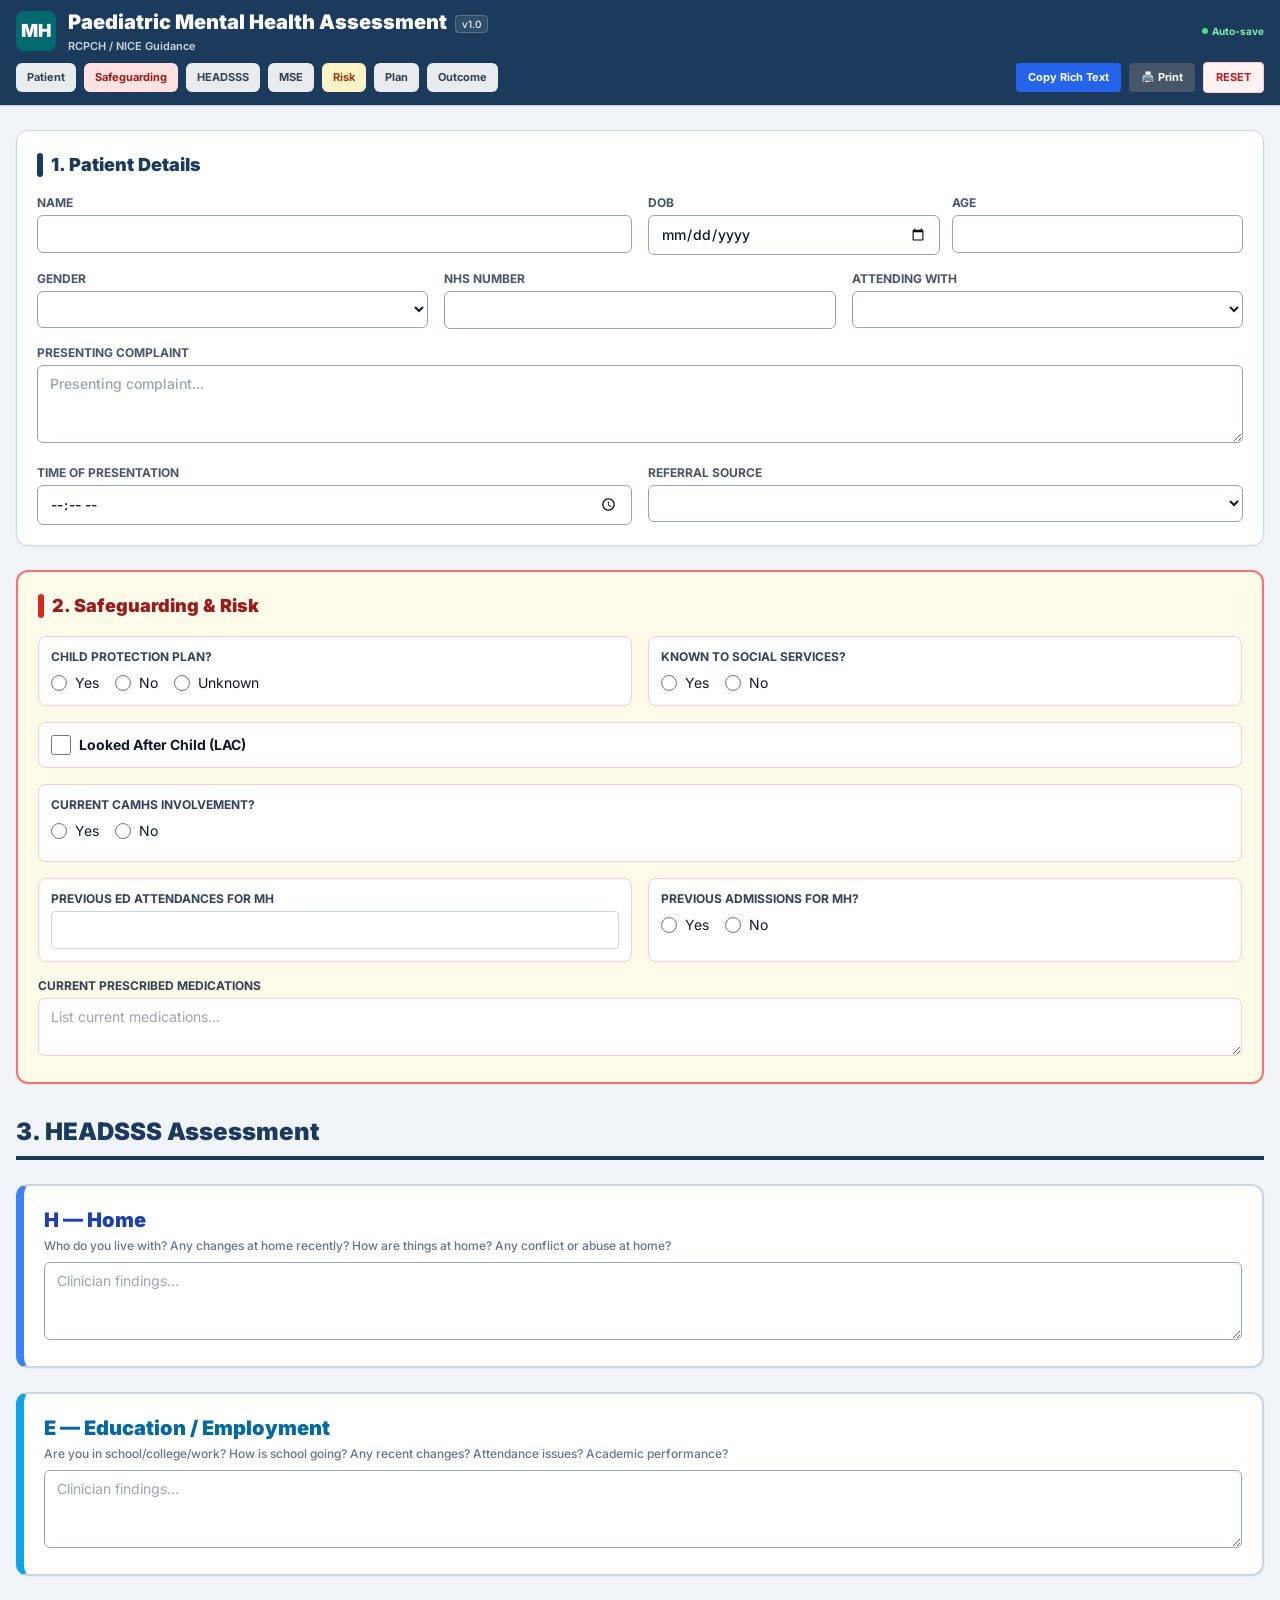
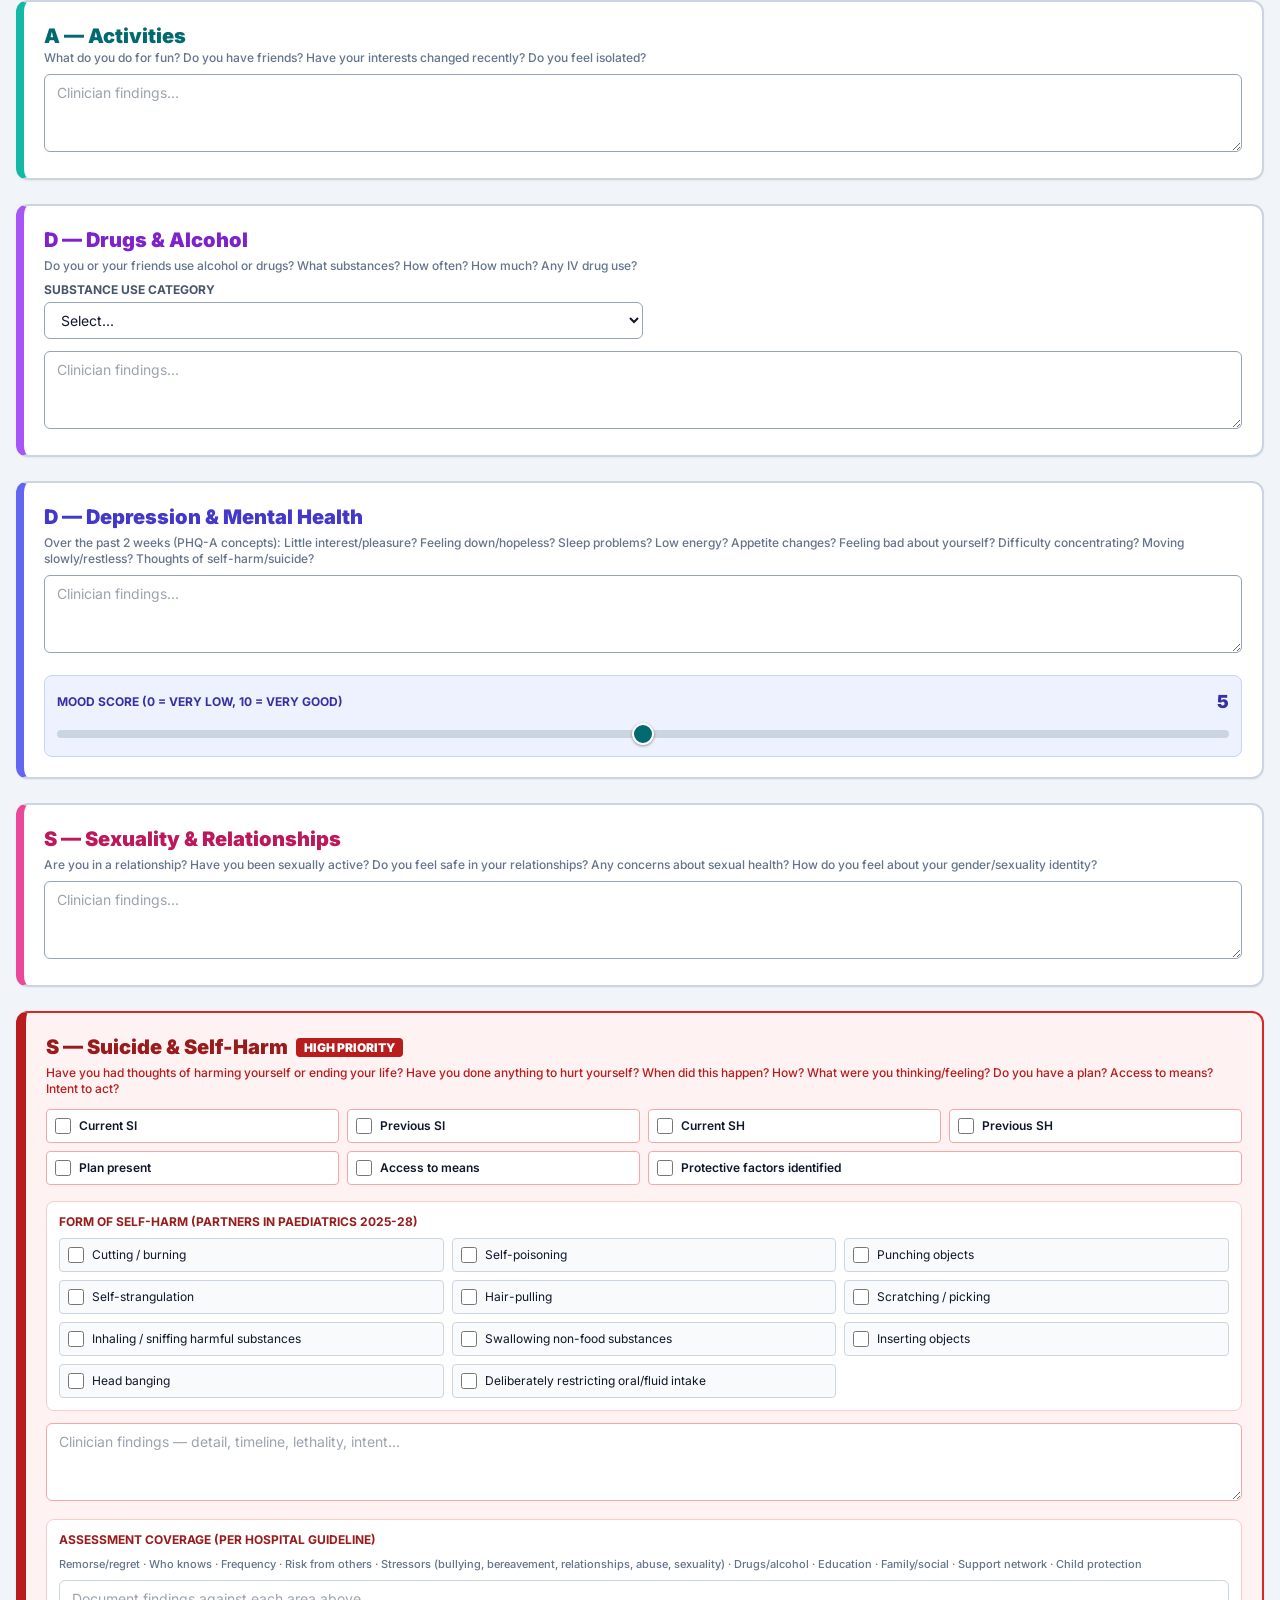
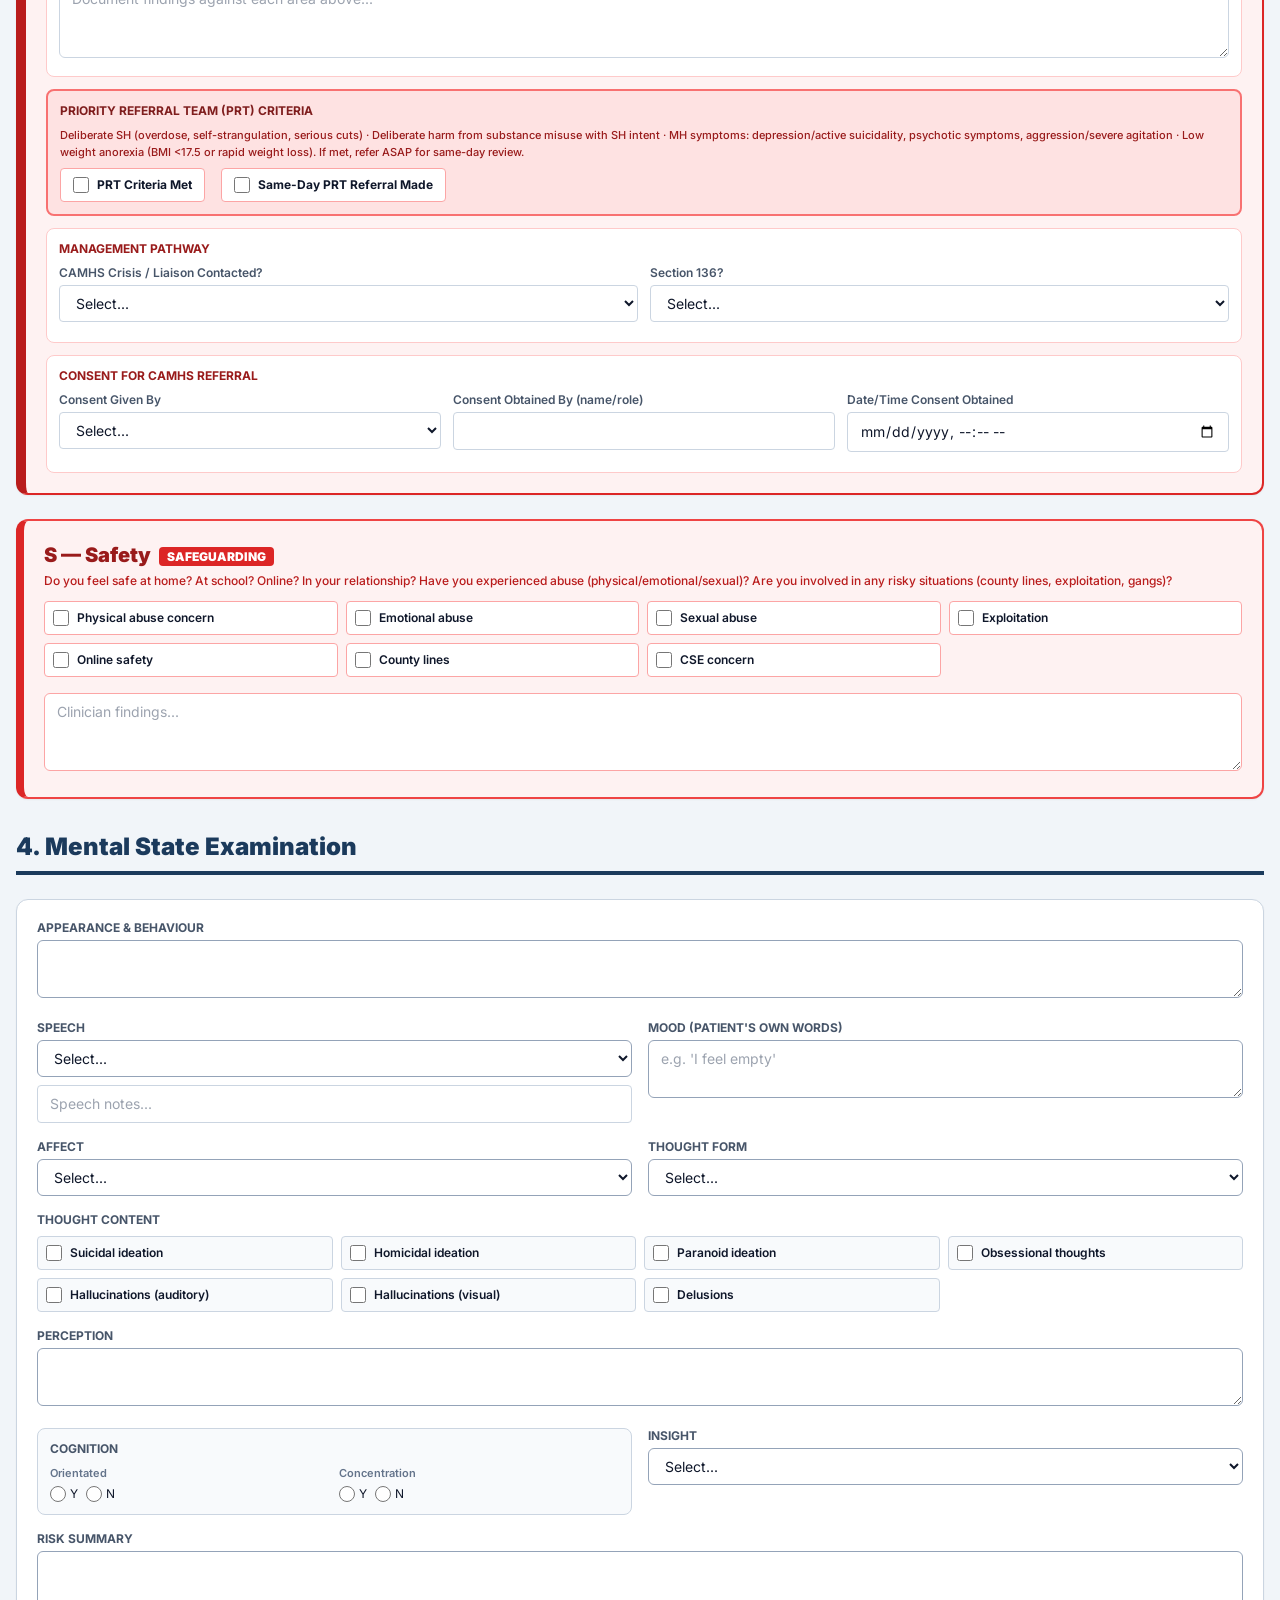
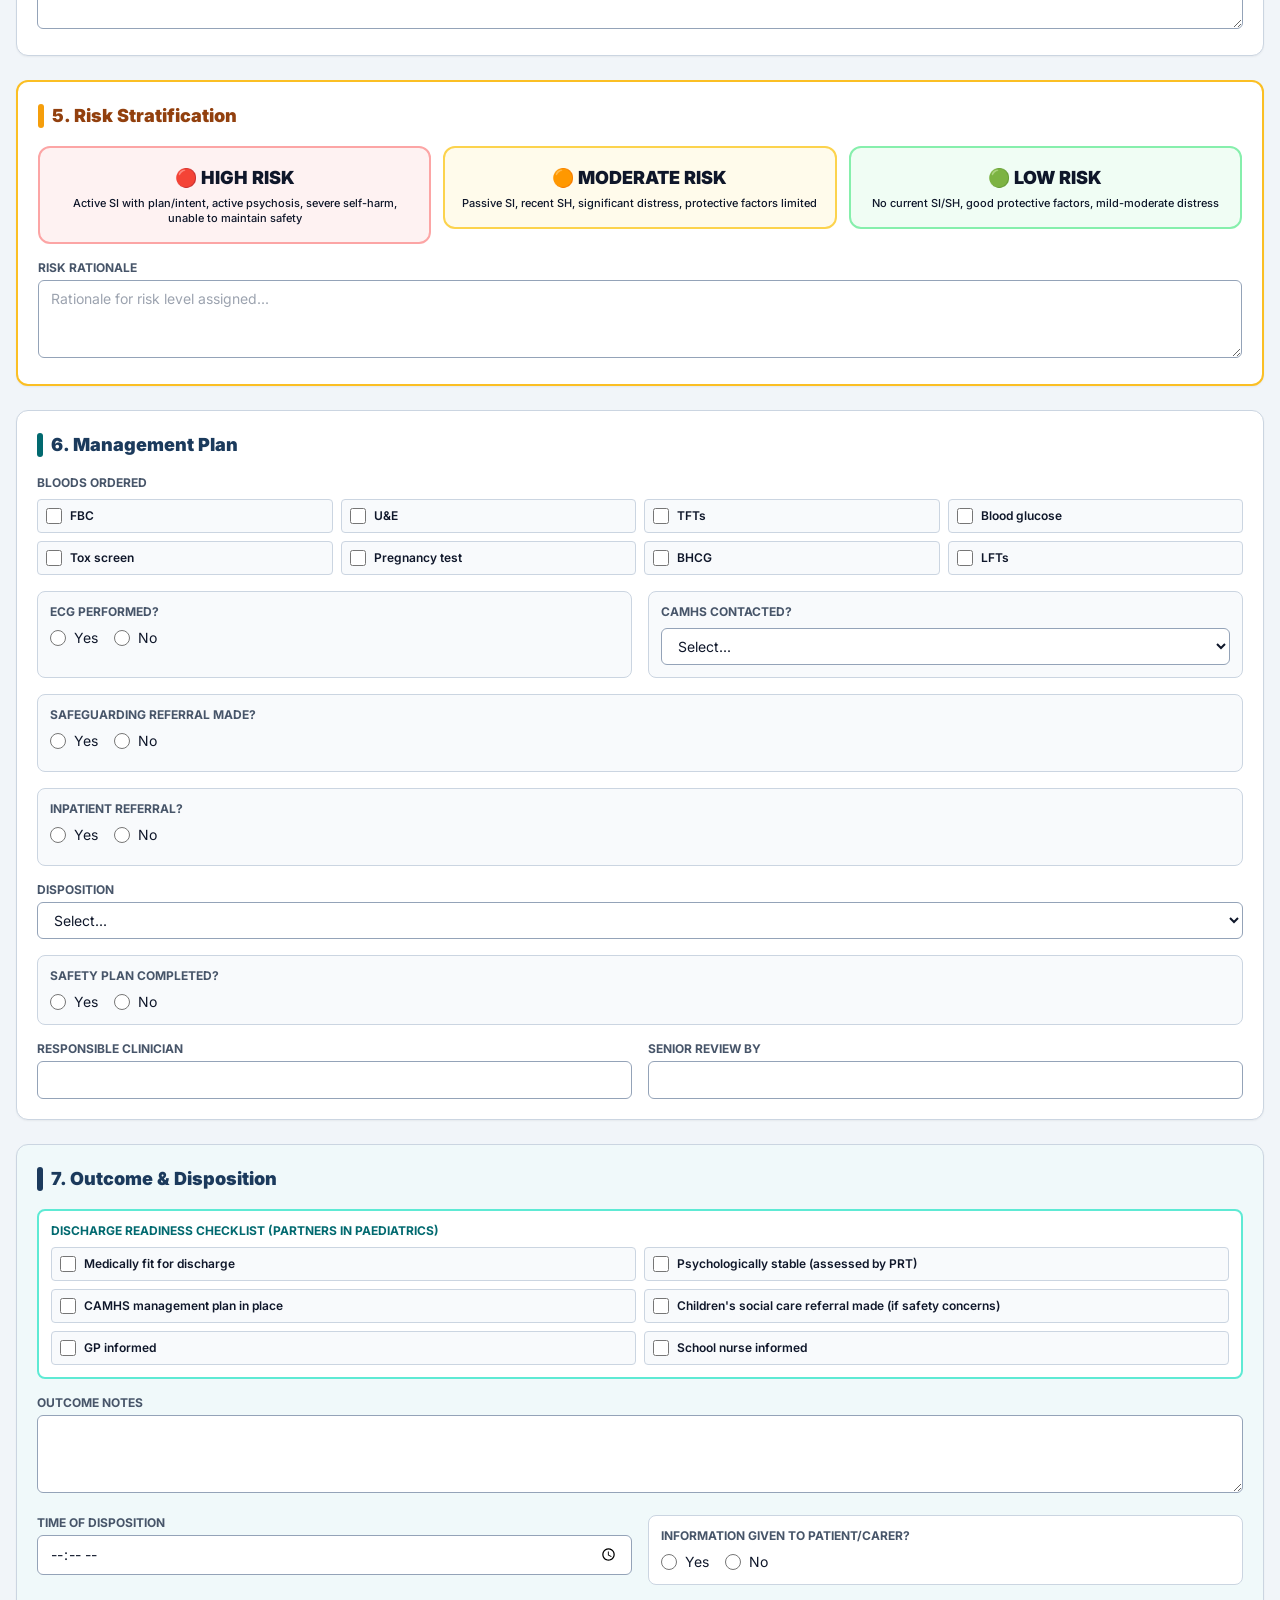
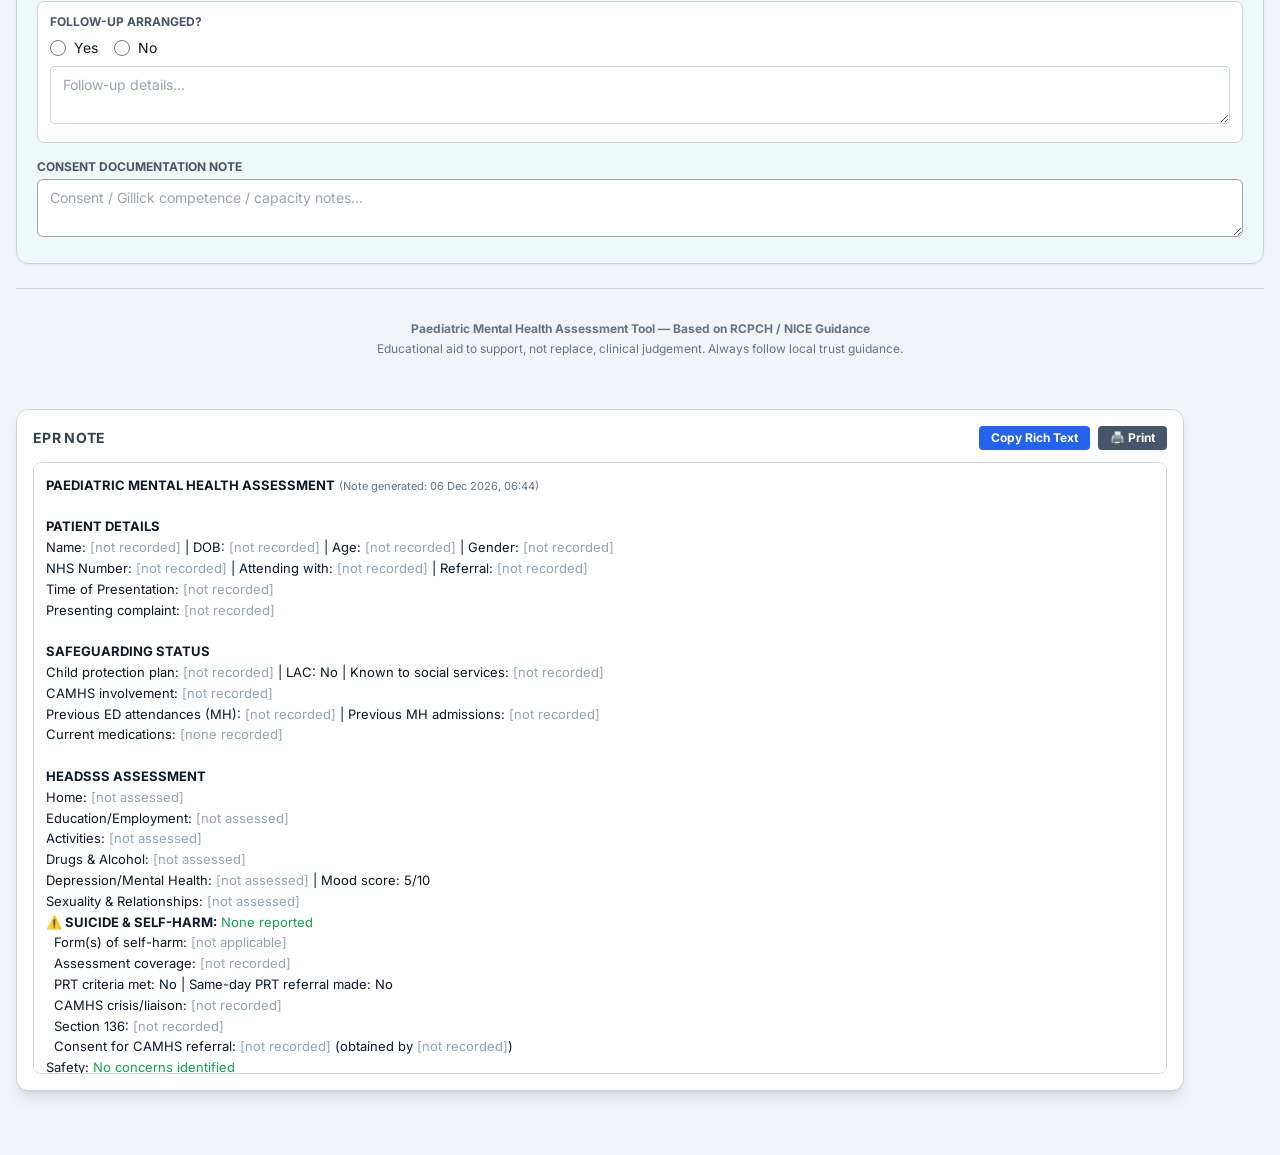
==== commit cd03f341: "Bundle Tailwind CSS locally and add clinical judgement footer line Replace the Tailwind Play CDN scr" ====
--- a/paed-mh-standalone.html
+++ b/paed-mh-standalone.html
@@ -112,6 +112,14 @@
 @font-face{font-family:'Inter';font-weight:400 900;font-display:swap;src:url('[data-uri]') format('woff2');unicode-range:U+0000-00FF,U+0131,U+0152-0153,U+02BB-02BC,U+02C6,U+02DA,U+02DC,U+2000-206F,U+20AC,U+2122,U+2191,U+2193,U+2212,U+2215,U+FEFF,U+FFFD;}
 *,:after,:before{--tw-border-spacing-x:0;--tw-border-spacing-y:0;--tw-translate-x:0;--tw-translate-y:0;--tw-rotate:0;--tw-skew-x:0;--tw-skew-y:0;--tw-scale-x:1;--tw-scale-y:1;--tw-pan-x: ;--tw-pan-y: ;--tw-pinch-zoom: ;--tw-scroll-snap-strictness:proximity;--tw-gradient-from-position: ;--tw-gradient-via-position: ;--tw-gradient-to-position: ;--tw-ordinal: ;--tw-slashed-zero: ;--tw-numeric-figure: ;--tw-numeric-spacing: ;--tw-numeric-fraction: ;--tw-ring-inset: ;--tw-ring-offset-width:0px;--tw-ring-offset-color:#fff;--tw-ring-color:rgba(59,130,246,.5);--tw-ring-offset-shadow:0 0 #0000;--tw-ring-shadow:0 0 #0000;--tw-shadow:0 0 #0000;--tw-shadow-colored:0 0 #0000;--tw-blur: ;--tw-brightness: ;--tw-contrast: ;--tw-grayscale: ;--tw-hue-rotate: ;--tw-invert: ;--tw-saturate: ;--tw-sepia: ;--tw-drop-shadow: ;--tw-backdrop-blur: ;--tw-backdrop-brightness: ;--tw-backdrop-contrast: ;--tw-backdrop-grayscale: ;--tw-backdrop-hue-rotate: ;--tw-backdrop-invert: ;--tw-backdrop-opacity: ;--tw-backdrop-saturate: ;--tw-backdrop-sepia: ;--tw-contain-size: ;--tw-contain-layout: ;--tw-contain-paint: ;--tw-contain-style: }::backdrop{--tw-border-spacing-x:0;--tw-border-spacing-y:0;--tw-translate-x:0;--tw-translate-y:0;--tw-rotate:0;--tw-skew-x:0;--tw-skew-y:0;--tw-scale-x:1;--tw-scale-y:1;--tw-pan-x: ;--tw-pan-y: ;--tw-pinch-zoom: ;--tw-scroll-snap-strictness:proximity;--tw-gradient-from-position: ;--tw-gradient-via-position: ;--tw-gradient-to-position: ;--tw-ordinal: ;--tw-slashed-zero: ;--tw-numeric-figure: ;--tw-numeric-spacing: ;--tw-numeric-fraction: ;--tw-ring-inset: ;--tw-ring-offset-width:0px;--tw-ring-offset-color:#fff;--tw-ring-color:rgba(59,130,246,.5);--tw-ring-offset-shadow:0 0 #0000;--tw-ring-shadow:0 0 #0000;--tw-shadow:0 0 #0000;--tw-shadow-colored:0 0 #0000;--tw-blur: ;--tw-brightness: ;--tw-contrast: ;--tw-grayscale: ;--tw-hue-rotate: ;--tw-invert: ;--tw-saturate: ;--tw-sepia: ;--tw-drop-shadow: ;--tw-backdrop-blur: ;--tw-backdrop-brightness: ;--tw-backdrop-contrast: ;--tw-backdrop-grayscale: ;--tw-backdrop-hue-rotate: ;--tw-backdrop-invert: ;--tw-backdrop-opacity: ;--tw-backdrop-saturate: ;--tw-backdrop-sepia: ;--tw-contain-size: ;--tw-contain-layout: ;--tw-contain-paint: ;--tw-contain-style: }/*! tailwindcss v3.4.19 | MIT License | https://tailwindcss.com*/*,:after,:before{box-sizing:border-box;border:0 solid #e5e7eb}:after,:before{--tw-content:""}:host,html{line-height:1.5;-webkit-text-size-adjust:100%;-moz-tab-size:4;-o-tab-size:4;tab-size:4;font-family:ui-sans-serif,system-ui,sans-serif,Apple Color Emoji,Segoe UI Emoji,Segoe UI Symbol,Noto Color Emoji;font-feature-settings:normal;font-variation-settings:normal;-webkit-tap-highlight-color:transparent}body{margin:0;line-height:inherit}hr{height:0;color:inherit;border-top-width:1px}abbr:where([title]){-webkit-text-decoration:underline dotted;text-decoration:underline dotted}h1,h2,h3,h4,h5,h6{font-size:inherit;font-weight:inherit}a{color:inherit;text-decoration:inherit}b,strong{font-weight:bolder}code,kbd,pre,samp{font-family:ui-monospace,SFMono-Regular,Menlo,Monaco,Consolas,Liberation Mono,Courier New,monospace;font-feature-settings:normal;font-variation-settings:normal;font-size:1em}small{font-size:80%}sub,sup{font-size:75%;line-height:0;position:relative;vertical-align:baseline}sub{bottom:-.25em}sup{top:-.5em}table{text-indent:0;border-color:inherit;border-collapse:collapse}button,input,optgroup,select,textarea{font-family:inherit;font-feature-settings:inherit;font-variation-settings:inherit;font-size:100%;font-weight:inherit;line-height:inherit;letter-spacing:inherit;color:inherit;margin:0;padding:0}button,select{text-transform:none}button,input:where([type=button]),input:where([type=reset]),input:where([type=submit]){-webkit-appearance:button;background-color:transparent;background-image:none}:-moz-focusring{outline:auto}:-moz-ui-invalid{box-shadow:none}progress{vertical-align:baseline}::-webkit-inner-spin-button,::-webkit-outer-spin-button{height:auto}[type=search]{-webkit-appearance:textfield;outline-offset:-2px}::-webkit-search-decoration{-webkit-appearance:none}::-webkit-file-upload-button{-webkit-appearance:button;font:inherit}summary{display:list-item}blockquote,dd,dl,figure,h1,h2,h3,h4,h5,h6,hr,p,pre{margin:0}fieldset{margin:0}fieldset,legend{padding:0}menu,ol,ul{list-style:none;margin:0;padding:0}dialog{padding:0}textarea{resize:vertical}input::-moz-placeholder,textarea::-moz-placeholder{opacity:1;color:#9ca3af}input::placeholder,textarea::placeholder{opacity:1;color:#9ca3af}[role=button],button{cursor:pointer}:disabled{cursor:default}audio,canvas,embed,iframe,img,object,svg,video{display:block;vertical-align:middle}img,video{max-width:100%;height:auto}[hidden]:where(:not([hidden=until-found])){display:none}.container{width:100%}@media (min-width:640px){.container{max-width:640px}}@media (min-width:768px){.container{max-width:768px}}@media (min-width:1024px){.container{max-width:1024px}}@media (min-width:1280px){.container{max-width:1280px}}@media (min-width:1536px){.container{max-width:1536px}}.sr-only{position:absolute;width:1px;height:1px;padding:0;margin:-1px;overflow:hidden;clip:rect(0,0,0,0);white-space:nowrap;border-width:0}.relative{position:relative}.sticky{position:sticky}.top-0{top:0}.top-28{top:7rem}.z-50{z-index:50}.col-span-2{grid-column:span 2/span 2}.mx-auto{margin-left:auto;margin-right:auto}.mb-1{margin-bottom:.25rem}.mb-2{margin-bottom:.5rem}.mb-3{margin-bottom:.75rem}.mb-4{margin-bottom:1rem}.ml-1{margin-left:.25rem}.mr-2{margin-right:.5rem}.mr-3{margin-right:.75rem}.mt-2{margin-top:.5rem}.mt-8{margin-top:2rem}.block{display:block}.flex{display:flex}.grid{display:grid}.hidden{display:none}.h-1\.5{height:.375rem}.h-10{height:2.5rem}.h-4{height:1rem}.h-5{height:1.25rem}.h-6{height:1.5rem}.w-1\.5{width:.375rem}.w-10{width:2.5rem}.w-4{width:1rem}.w-5{width:1.25rem}.w-full{width:100%}.flex-1{flex:1 1 0%}.transform{transform:translate(var(--tw-translate-x),var(--tw-translate-y)) rotate(var(--tw-rotate)) skewX(var(--tw-skew-x)) skewY(var(--tw-skew-y)) scaleX(var(--tw-scale-x)) scaleY(var(--tw-scale-y))}@keyframes pulse{50%{opacity:.5}}.animate-pulse{animation:pulse 2s cubic-bezier(.4,0,.6,1) infinite}.cursor-pointer{cursor:pointer}.grid-cols-1{grid-template-columns:repeat(1,minmax(0,1fr))}.grid-cols-2{grid-template-columns:repeat(2,minmax(0,1fr))}.flex-col{flex-direction:column}.flex-wrap{flex-wrap:wrap}.items-center{align-items:center}.justify-center{justify-content:center}.justify-between{justify-content:space-between}.gap-1{gap:.25rem}.gap-1\.5{gap:.375rem}.gap-2{gap:.5rem}.gap-3{gap:.75rem}.gap-4{gap:1rem}.space-x-1>:not([hidden])~:not([hidden]){--tw-space-x-reverse:0;margin-right:calc(.25rem*var(--tw-space-x-reverse));margin-left:calc(.25rem*(1 - var(--tw-space-x-reverse)))}.space-x-2>:not([hidden])~:not([hidden]){--tw-space-x-reverse:0;margin-right:calc(.5rem*var(--tw-space-x-reverse));margin-left:calc(.5rem*(1 - var(--tw-space-x-reverse)))}.space-y-6>:not([hidden])~:not([hidden]){--tw-space-y-reverse:0;margin-top:calc(1.5rem*(1 - var(--tw-space-y-reverse)));margin-bottom:calc(1.5rem*var(--tw-space-y-reverse))}.rounded{border-radius:.25rem}.rounded-full{border-radius:9999px}.rounded-lg{border-radius:.5rem}.rounded-md{border-radius:.375rem}.rounded-xl{border-radius:.75rem}.border{border-width:1px}.border-2{border-width:2px}.border-b{border-bottom-width:1px}.border-b-4{border-bottom-width:4px}.border-l-\[10px\]{border-left-width:10px}.border-l-\[8px\]{border-left-width:8px}.border-t{border-top-width:1px}.border-amber-300{--tw-border-opacity:1;border-color:rgb(252 211 77/var(--tw-border-opacity,1))}.border-amber-400{--tw-border-opacity:1;border-color:rgb(251 191 36/var(--tw-border-opacity,1))}.border-gray-400{--tw-border-opacity:1;border-color:rgb(156 163 175/var(--tw-border-opacity,1))}.border-green-300{--tw-border-opacity:1;border-color:rgb(134 239 172/var(--tw-border-opacity,1))}.border-indigo-200{--tw-border-opacity:1;border-color:rgb(199 210 254/var(--tw-border-opacity,1))}.border-red-100{--tw-border-opacity:1;border-color:rgb(254 226 226/var(--tw-border-opacity,1))}.border-red-200{--tw-border-opacity:1;border-color:rgb(254 202 202/var(--tw-border-opacity,1))}.border-red-300{--tw-border-opacity:1;border-color:rgb(252 165 165/var(--tw-border-opacity,1))}.border-red-400{--tw-border-opacity:1;border-color:rgb(248 113 113/var(--tw-border-opacity,1))}.border-red-500{--tw-border-opacity:1;border-color:rgb(239 68 68/var(--tw-border-opacity,1))}.border-red-600{--tw-border-opacity:1;border-color:rgb(220 38 38/var(--tw-border-opacity,1))}.border-slate-300{--tw-border-opacity:1;border-color:rgb(203 213 225/var(--tw-border-opacity,1))}.border-slate-400{--tw-border-opacity:1;border-color:rgb(148 163 184/var(--tw-border-opacity,1))}.border-teal-300{--tw-border-opacity:1;border-color:rgb(94 234 212/var(--tw-border-opacity,1))}.border-white\/20{border-color:hsla(0,0%,100%,.2)}.border-l-blue-500{--tw-border-opacity:1;border-left-color:rgb(59 130 246/var(--tw-border-opacity,1))}.border-l-indigo-500{--tw-border-opacity:1;border-left-color:rgb(99 102 241/var(--tw-border-opacity,1))}.border-l-pink-500{--tw-border-opacity:1;border-left-color:rgb(236 72 153/var(--tw-border-opacity,1))}.border-l-purple-500{--tw-border-opacity:1;border-left-color:rgb(168 85 247/var(--tw-border-opacity,1))}.border-l-red-600{--tw-border-opacity:1;border-left-color:rgb(220 38 38/var(--tw-border-opacity,1))}.border-l-red-700{--tw-border-opacity:1;border-left-color:rgb(185 28 28/var(--tw-border-opacity,1))}.border-l-sky-500{--tw-border-opacity:1;border-left-color:rgb(14 165 233/var(--tw-border-opacity,1))}.border-l-teal-500{--tw-border-opacity:1;border-left-color:rgb(20 184 166/var(--tw-border-opacity,1))}.bg-amber-100{--tw-bg-opacity:1;background-color:rgb(254 243 199/var(--tw-bg-opacity,1))}.bg-amber-50{--tw-bg-opacity:1;background-color:rgb(255 251 235/var(--tw-bg-opacity,1))}.bg-amber-500{--tw-bg-opacity:1;background-color:rgb(245 158 11/var(--tw-bg-opacity,1))}.bg-blue-600{--tw-bg-opacity:1;background-color:rgb(37 99 235/var(--tw-bg-opacity,1))}.bg-green-400{--tw-bg-opacity:1;background-color:rgb(74 222 128/var(--tw-bg-opacity,1))}.bg-green-50{--tw-bg-opacity:1;background-color:rgb(240 253 244/var(--tw-bg-opacity,1))}.bg-indigo-50{--tw-bg-opacity:1;background-color:rgb(238 242 255/var(--tw-bg-opacity,1))}.bg-red-100{--tw-bg-opacity:1;background-color:rgb(254 226 226/var(--tw-bg-opacity,1))}.bg-red-50{--tw-bg-opacity:1;background-color:rgb(254 242 242/var(--tw-bg-opacity,1))}.bg-red-600{--tw-bg-opacity:1;background-color:rgb(220 38 38/var(--tw-bg-opacity,1))}.bg-red-700{--tw-bg-opacity:1;background-color:rgb(185 28 28/var(--tw-bg-opacity,1))}.bg-slate-100{--tw-bg-opacity:1;background-color:rgb(241 245 249/var(--tw-bg-opacity,1))}.bg-slate-50{--tw-bg-opacity:1;background-color:rgb(248 250 252/var(--tw-bg-opacity,1))}.bg-slate-600{--tw-bg-opacity:1;background-color:rgb(71 85 105/var(--tw-bg-opacity,1))}.bg-white{--tw-bg-opacity:1;background-color:rgb(255 255 255/var(--tw-bg-opacity,1))}.bg-white\/10{background-color:hsla(0,0%,100%,.1)}.bg-white\/90{background-color:hsla(0,0%,100%,.9)}.p-2{padding:.5rem}.p-3{padding:.75rem}.p-4{padding:1rem}.p-5{padding:1.25rem}.px-1\.5{padding-left:.375rem;padding-right:.375rem}.px-2{padding-left:.5rem;padding-right:.5rem}.px-3{padding-left:.75rem;padding-right:.75rem}.px-4{padding-left:1rem;padding-right:1rem}.py-0\.5{padding-top:.125rem;padding-bottom:.125rem}.py-1{padding-top:.25rem;padding-bottom:.25rem}.py-1\.5{padding-top:.375rem;padding-bottom:.375rem}.py-2{padding-top:.5rem;padding-bottom:.5rem}.py-6{padding-top:1.5rem;padding-bottom:1.5rem}.py-8{padding-top:2rem;padding-bottom:2rem}.pb-1{padding-bottom:.25rem}.pb-10{padding-bottom:2.5rem}.pb-2{padding-bottom:.5rem}.pt-2{padding-top:.5rem}.text-center{text-align:center}.align-middle{vertical-align:middle}.text-2xl{font-size:1.5rem;line-height:2rem}.text-\[10px\]{font-size:10px}.text-\[11px\]{font-size:11px}.text-lg{font-size:1.125rem;line-height:1.75rem}.text-sm{font-size:.875rem;line-height:1.25rem}.text-xl{font-size:1.25rem;line-height:1.75rem}.text-xs{font-size:.75rem;line-height:1rem}.font-black{font-weight:900}.font-bold{font-weight:700}.font-medium{font-weight:500}.font-semibold{font-weight:600}.uppercase{text-transform:uppercase}.leading-snug{line-height:1.375}.leading-tight{line-height:1.25}.tracking-wide{letter-spacing:.025em}.text-amber-800{--tw-text-opacity:1;color:rgb(146 64 14/var(--tw-text-opacity,1))}.text-blue-800{--tw-text-opacity:1;color:rgb(30 64 175/var(--tw-text-opacity,1))}.text-green-300{--tw-text-opacity:1;color:rgb(134 239 172/var(--tw-text-opacity,1))}.text-green-600{--tw-text-opacity:1;color:rgb(22 163 74/var(--tw-text-opacity,1))}.text-indigo-700{--tw-text-opacity:1;color:rgb(67 56 202/var(--tw-text-opacity,1))}.text-indigo-800{--tw-text-opacity:1;color:rgb(55 48 163/var(--tw-text-opacity,1))}.text-pink-700{--tw-text-opacity:1;color:rgb(190 24 93/var(--tw-text-opacity,1))}.text-purple-700{--tw-text-opacity:1;color:rgb(126 34 206/var(--tw-text-opacity,1))}.text-red-600{--tw-text-opacity:1;color:rgb(220 38 38/var(--tw-text-opacity,1))}.text-red-700{--tw-text-opacity:1;color:rgb(185 28 28/var(--tw-text-opacity,1))}.text-red-800{--tw-text-opacity:1;color:rgb(153 27 27/var(--tw-text-opacity,1))}.text-red-900{--tw-text-opacity:1;color:rgb(127 29 29/var(--tw-text-opacity,1))}.text-sky-700{--tw-text-opacity:1;color:rgb(3 105 161/var(--tw-text-opacity,1))}.text-slate-100{--tw-text-opacity:1;color:rgb(241 245 249/var(--tw-text-opacity,1))}.text-slate-300{--tw-text-opacity:1;color:rgb(203 213 225/var(--tw-text-opacity,1))}.text-slate-500{--tw-text-opacity:1;color:rgb(100 116 139/var(--tw-text-opacity,1))}.text-slate-600{--tw-text-opacity:1;color:rgb(71 85 105/var(--tw-text-opacity,1))}.text-slate-700{--tw-text-opacity:1;color:rgb(51 65 85/var(--tw-text-opacity,1))}.text-slate-900{--tw-text-opacity:1;color:rgb(15 23 42/var(--tw-text-opacity,1))}.text-teal-600{--tw-text-opacity:1;color:rgb(13 148 136/var(--tw-text-opacity,1))}.text-white{--tw-text-opacity:1;color:rgb(255 255 255/var(--tw-text-opacity,1))}.antialiased{-webkit-font-smoothing:antialiased;-moz-osx-font-smoothing:grayscale}.shadow-lg{--tw-shadow:0 10px 15px -3px rgba(0,0,0,.1),0 4px 6px -4px rgba(0,0,0,.1);--tw-shadow-colored:0 10px 15px -3px var(--tw-shadow-color),0 4px 6px -4px var(--tw-shadow-color)}.shadow-lg,.shadow-sm{box-shadow:var(--tw-ring-offset-shadow,0 0 #0000),var(--tw-ring-shadow,0 0 #0000),var(--tw-shadow)}.shadow-sm{--tw-shadow:0 1px 2px 0 rgba(0,0,0,.05);--tw-shadow-colored:0 1px 2px 0 var(--tw-shadow-color)}.outline{outline-style:solid}.ring-teal-500{--tw-ring-opacity:1;--tw-ring-color:rgb(20 184 166/var(--tw-ring-opacity,1))}.ring-offset-2{--tw-ring-offset-width:2px}.filter{filter:var(--tw-blur) var(--tw-brightness) var(--tw-contrast) var(--tw-grayscale) var(--tw-hue-rotate) var(--tw-invert) var(--tw-saturate) var(--tw-sepia) var(--tw-drop-shadow)}.transition{transition-property:color,background-color,border-color,text-decoration-color,fill,stroke,opacity,box-shadow,transform,filter,-webkit-backdrop-filter;transition-property:color,background-color,border-color,text-decoration-color,fill,stroke,opacity,box-shadow,transform,filter,backdrop-filter;transition-property:color,background-color,border-color,text-decoration-color,fill,stroke,opacity,box-shadow,transform,filter,backdrop-filter,-webkit-backdrop-filter;transition-timing-function:cubic-bezier(.4,0,.2,1);transition-duration:.15s}.hover\:bg-red-100:hover{--tw-bg-opacity:1;background-color:rgb(254 226 226/var(--tw-bg-opacity,1))}.hover\:bg-slate-700:hover{--tw-bg-opacity:1;background-color:rgb(51 65 85/var(--tw-bg-opacity,1))}.hover\:opacity-90:hover{opacity:.9}.focus\:ring-2:focus{--tw-ring-offset-shadow:var(--tw-ring-inset) 0 0 0 var(--tw-ring-offset-width) var(--tw-ring-offset-color);--tw-ring-shadow:var(--tw-ring-inset) 0 0 0 calc(2px + var(--tw-ring-offset-width)) var(--tw-ring-color);box-shadow:var(--tw-ring-offset-shadow),var(--tw-ring-shadow),var(--tw-shadow,0 0 #0000)}.focus\:ring-red-500:focus{--tw-ring-opacity:1;--tw-ring-color:rgb(239 68 68/var(--tw-ring-opacity,1))}.peer:checked~.peer-checked\:border-amber-600{--tw-border-opacity:1;border-color:rgb(217 119 6/var(--tw-border-opacity,1))}.peer:checked~.peer-checked\:border-green-700{--tw-border-opacity:1;border-color:rgb(21 128 61/var(--tw-border-opacity,1))}.peer:checked~.peer-checked\:border-red-700{--tw-border-opacity:1;border-color:rgb(185 28 28/var(--tw-border-opacity,1))}.peer:checked~.peer-checked\:bg-amber-500{--tw-bg-opacity:1;background-color:rgb(245 158 11/var(--tw-bg-opacity,1))}.peer:checked~.peer-checked\:bg-green-600{--tw-bg-opacity:1;background-color:rgb(22 163 74/var(--tw-bg-opacity,1))}.peer:checked~.peer-checked\:bg-red-600{--tw-bg-opacity:1;background-color:rgb(220 38 38/var(--tw-bg-opacity,1))}.peer:checked~.peer-checked\:text-white{--tw-text-opacity:1;color:rgb(255 255 255/var(--tw-text-opacity,1))}@media (min-width:768px){.md\:w-1\/2{width:50%}.md\:grid-cols-2{grid-template-columns:repeat(2,minmax(0,1fr))}.md\:grid-cols-3{grid-template-columns:repeat(3,minmax(0,1fr))}.md\:grid-cols-4{grid-template-columns:repeat(4,minmax(0,1fr))}.md\:gap-2{gap:.5rem}.md\:text-xl{font-size:1.25rem;line-height:1.75rem}}@media (min-width:1024px){.lg\:col-span-5{grid-column:span 5/span 5}.lg\:col-span-7{grid-column:span 7/span 7}}@media (min-width:1280px){.xl\:col-span-4{grid-column:span 4/span 4}.xl\:col-span-8{grid-column:span 8/span 8}}
 </style>
+<style>
+/* Mobile: stack the form and EPR note in one column */
+.app-grid > * { min-width: 0; }
+@media (max-width: 1023px) {
+    .app-grid { grid-template-columns: minmax(0, 1fr); }
+    .app-epr-col { position: static; max-height: none; }
+}
+</style>
 </head>
 <body class="bg-slate-100 text-slate-900 antialiased pb-10">
 
@@ -758,6 +766,7 @@
 
                 <footer class="mt-8 py-8 text-center border-t border-slate-300">
                     <p class="text-xs text-slate-500 font-bold mb-1">Paediatric Mental Health Assessment Tool — Based on RCPCH / NICE Guidance</p>
+                    <p class="text-xs text-slate-500">Educational aid to support, not replace, clinical judgement. Always follow local trust guidance.</p>
                 </footer>
             </div>
 
